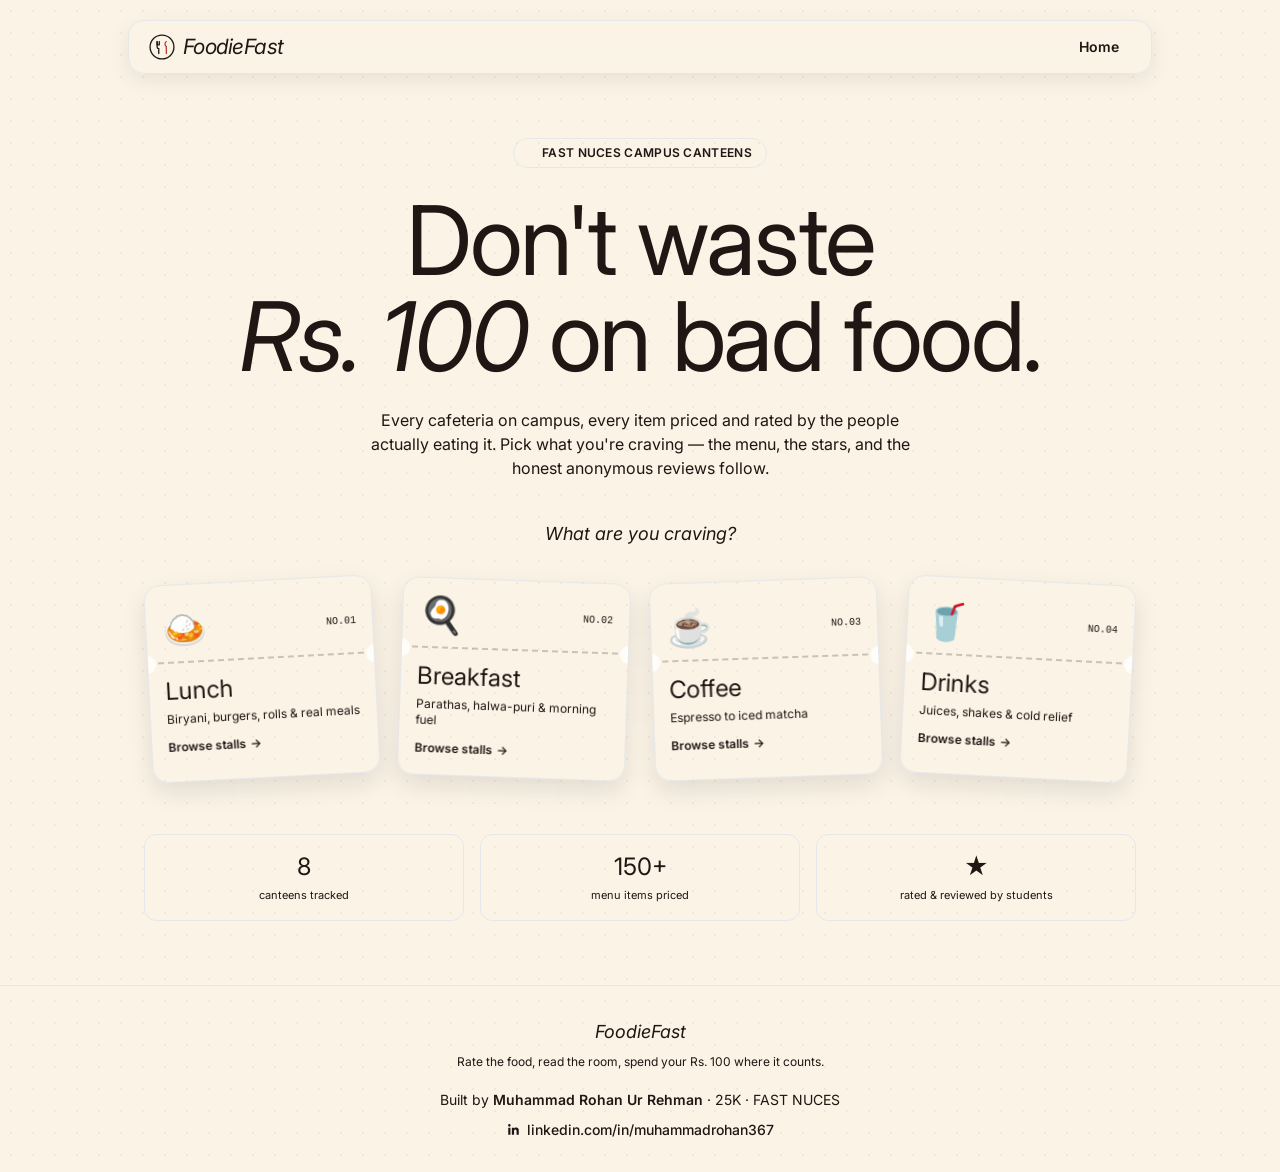
==== foodiefast.html @ 9ac85512 "Add files via upload" ====
<!DOCTYPE html>
<html lang="en">
<head>
<meta charset="UTF-8" />
<meta name="viewport" content="width=device-width, initial-scale=1.0" />
<title>FoodieFast — FAST NUCES Canteen Guide</title>
<link rel="preconnect" href="https://fonts.googleapis.com">
<link rel="preconnect" href="https://fonts.gstatic.com" crossorigin>
<link href="https://fonts.googleapis.com/css2?family=Fraunces:ital,opsz,wght@0,9..144,400;0,9..144,600;0,9..144,700;0,9..144,900;1,9..144,500;1,9..144,600&family=Inter:wght@400;500;600;700&family=JetBrains+Mono:wght@400;500;700&display=swap" rel="stylesheet">
<link rel="stylesheet" href="output.css">
<style>
  :root{
    --ink: #201613;
    --paper: #FAF3E6;
  }
  *{ -webkit-tap-highlight-color: transparent; }
  html{ scroll-behavior: smooth; }
  body{
    font-family: 'Inter', sans-serif;
    background: var(--paper);
    color: var(--ink);
    background-image:
      radial-gradient(rgba(32,22,19,0.05) 1px, transparent 1px);
    background-size: 22px 22px;
  }
  ::selection{ background: #E3A73E; color: #201613; }

  /* ---------- perforated ticket-stub motif ---------- */
  .perf{
    position: relative;
    border-top: 2px dashed rgba(32,22,19,0.22);
  }
  .perf::before, .perf::after{
    content:'';
    position:absolute; top:-9px;
    width:18px; height:18px; border-radius:9999px;
    background: var(--stub-bg, var(--paper));
  }
  .perf::before{ left:-10px; }
  .perf::after{ right:-10px; }

  /* torn zig-zag edge, used once on the hero receipt header */
  .torn-bottom{
    clip-path: polygon(
      0% 0%,100% 0%,100% 92%,
      93% 100%,86% 92%,79% 100%,72% 92%,65% 100%,58% 92%,51% 100%,
      44% 92%,37% 100%,30% 92%,23% 100%,16% 92%,9% 100%,2% 92%,0% 100%
    );
    padding-bottom: 22px;
  }

  .ticket{
    transform: rotate(var(--tilt, 0deg));
    transition: transform .35s cubic-bezier(.2,.8,.2,1), box-shadow .35s ease;
  }
  .ticket:hover{ transform: rotate(0deg) translateY(-4px); }

  @keyframes deal-in{
    from{ opacity:0; transform: translateY(28px) rotate(var(--tilt,0deg)) scale(.96); }
    to{ opacity:1; transform: translateY(0) rotate(var(--tilt,0deg)) scale(1); }
  }
  .deal-in{ animation: deal-in .6s cubic-bezier(.2,.8,.2,1) both; }

  @keyframes rise{
    from{ opacity:0; transform: translateY(14px); }
    to{ opacity:1; transform: translateY(0); }
  }
  .rise{ animation: rise .5s ease both; }

  @keyframes stamp-pop{
    0%{ transform: scale(1.6) rotate(-14deg); opacity:0; }
    60%{ transform: scale(0.94) rotate(-14deg); opacity:1; }
    100%{ transform: scale(1) rotate(-14deg); opacity:1; }
  }
  .stamp-pop{ animation: stamp-pop .35s cubic-bezier(.2,.8,.2,1) both; }

  .screen-enter{ animation: fade-slide .45s cubic-bezier(.2,.8,.2,1) both; }
  @keyframes fade-slide{
    from{ opacity:0; transform: translateY(10px); }
    to{ opacity:1; transform: translateY(0); }
  }

  @media (prefers-reduced-motion: reduce){
    *, *::before, *::after{ animation-duration: .001ms !important; transition-duration: .001ms !important; }
    .ticket:hover{ transform:none; }
  }

  .leader{
    flex: 1 1 auto;
    border-bottom: 1.5px dotted rgba(32,22,19,0.35);
    margin: 0 8px;
    transform: translateY(-4px);
  }

  .star-btn{ transition: transform .15s ease; }
  .star-btn:hover{ transform: scale(1.18); }
  .star-btn:focus-visible, a:focus-visible, button:focus-visible{
    outline: 2px solid var(--ink); outline-offset: 2px; border-radius: 4px;
  }

  .skel{
    background: linear-gradient(90deg, #EFE3CA 25%, #F6EDD9 37%, #EFE3CA 63%);
    background-size: 400% 100%;
    animation: skel-shine 1.4s ease infinite;
  }
  @keyframes skel-shine{ 0%{background-position:100% 0} 100%{background-position:0 0} }

  .corkline{
    background-image: repeating-linear-gradient(0deg, transparent, transparent 27px, rgba(32,22,19,0.06) 27px, rgba(32,22,19,0.06) 28px);
  }
</style>
</head>
<body class="min-h-screen">

<div id="nav-wrap" class="sticky top-0 z-30 px-3 pt-3 md:pt-5">
  <div class="max-w-5xl mx-auto flex items-center justify-between gap-3 bg-card/85 backdrop-blur-md border border-ink/10 rounded-2xl px-4 md:px-5 py-2.5 shadow-[0_6px_20px_rgba(32,22,19,0.08)]">
    <button id="brand-btn" class="flex items-center gap-2 group">
      <svg width="26" height="26" viewBox="0 0 48 48" fill="none" xmlns="http://www.w3.org/2000/svg">
        <circle cx="24" cy="24" r="22" stroke="#201613" stroke-width="2.4"/>
        <path d="M15 14v10a3 3 0 003 3v9" stroke="#201613" stroke-width="2.4" stroke-linecap="round"/>
        <path d="M15 14v6M19 14v6M15 20h4" stroke="#201613" stroke-width="2.4" stroke-linecap="round"/>
        <path d="M32 14c-3 2-3 6-1 8l1 1v13" stroke="#B33F2E" stroke-width="2.4" stroke-linecap="round" stroke-linejoin="round"/>
      </svg>
      <span class="font-display italic text-[19px] md:text-[21px] tracking-tight text-ink">FoodieFast</span>
    </button>
    <div id="breadcrumb" class="hidden sm:flex items-center gap-2 text-sm text-ink/60 font-medium"></div>
    <button id="home-btn" class="text-sm font-semibold text-ink/80 hover:text-ink transition px-3 py-1.5 rounded-lg hover:bg-ink/5">Home</button>
  </div>
</div>

<main id="app" class="max-w-5xl mx-auto px-3 md:px-4 pb-10"></main>

<footer class="mt-6 border-t border-ink/10">
  <div class="max-w-5xl mx-auto px-4 py-8 flex flex-col items-center text-center gap-2">
    <div class="font-display italic text-lg text-ink/80">FoodieFast</div>
    <p class="text-xs text-ink/50 max-w-sm">Rate the food, read the room, spend your Rs. 100 where it counts.</p>
    <div class="mt-3 text-sm text-ink/70">
      Built by <span class="font-semibold text-ink">Muhammad Rohan Ur Rehman</span> · 25K · FAST NUCES
    </div>
    <a href="https://www.linkedin.com/in/muhammadrohan367/" target="_blank" rel="noopener noreferrer"
       class="inline-flex items-center gap-1.5 text-sm font-medium text-saffrondark hover:text-chili transition mt-0.5">
      <svg width="15" height="15" viewBox="0 0 24 24" fill="currentColor"><path d="M20.45 20.45h-3.55v-5.57c0-1.33-.03-3.04-1.85-3.04-1.85 0-2.14 1.45-2.14 2.94v5.67H9.36V9h3.41v1.56h.05c.47-.9 1.63-1.85 3.36-1.85 3.6 0 4.27 2.37 4.27 5.45v6.29zM5.34 7.43a2.06 2.06 0 11.02-4.12 2.06 2.06 0 01-.02 4.12zM7.11 20.45H3.56V9h3.55v11.45z"/></svg>
      linkedin.com/in/muhammadrohan367
    </a>
  </div>
</footer>

<script>
/* =========================================================
   DATA
========================================================= */
const CATEGORIES = [
  { id:'lunch',     label:'Lunch',     tagline:'Biryani, burgers, rolls & real meals', icon:'🍛', tilt:-3 },
  { id:'breakfast', label:'Breakfast', tagline:'Parathas, halwa-puri & morning fuel',  icon:'🍳', tilt:2 },
  { id:'coffee',    label:'Coffee',    tagline:'Espresso to iced matcha',              icon:'☕', tilt:-2 },
  { id:'drinks',    label:'Drinks',    tagline:'Juices, shakes & cold relief',          icon:'🥤', tilt:3 },
];

function sec(items, title=null){ return { title, items }; }

const CAFES = [
  {
    id:'burger-corner', name:'Burger Corner', emoji:'🍔', location:'Behind CS Building',
    categories:['lunch'],
    payment:[{method:'EasyPaisa', title:'Muhammad Mohsin Khan', number:'0333-3040727'}],
    menu:[ sec([
      ['Shami Burger',100],['Egg Shami Burger',150],
      ['Chicken Patty Burger with Fries (Brand Pack)',200],
      ['Chicken Chapli Burger with Fries (Brand Pack)',220],
      ['Zinger Burger with Fries',300],['French Fries',100],
      ['Chicken Biryani',250],['Chicken Pulao',180],
    ])]
  },
  {
    id:'dadar-bbq', name:'Dadar B.B.Q Dera Point', emoji:'🌯', location:'Behind CS Building',
    categories:['lunch'],
    payment:[
      {method:'EasyPaisa', number:'0332-2274036'},
      {method:'JazzCash', number:'0315-2265432'},
      {method:'Askari Bank', number:'03470900000765'},
    ],
    menu:[ sec([
      ['Chicken Tikka Leg',320],['Tikka Seekh Botti (Per Plate)',450],
      ['Malai Botti Roll',140],['Chicken Mayo Roll',180],
      ['Chicken Chatni Roll',170],['Chicken Seekh Kebab Roll',180],
      ['Chicken Shawarma',140],['Zinger Roll',240],['Zinger Shawarma',250],
      ['Chicken Mayo Sandwich',140],['Special Tea',70],
    ])]
  },
  {
    id:'shawarma-bite', name:'Shawarma Bite', emoji:'🌯', location:'Beside Back Gate',
    categories:['lunch'],
    payment:[{method:'EasyPaisa / SadaPay / JazzCash', title:'Bashir Ahmed', number:'0321-2545983'}],
    menu:[ sec([
      ['Chicken Shawarma',170],['Macroni Shawarma',180],['Mayo Garlic Shawarma',200],
      ['Cheese Shawarma',220],['Vegetable Shawarma',150],['Zinger Shawarma',250],
      ['Zinger Cheese Shawarma',300],
    ])]
  },
  {
    id:'tasty-hut', name:'Tasty Hut', emoji:'🍟', location:'Beside EE Building',
    categories:['lunch'],
    payment:[{method:'JazzCash', title:'Ubaid Rasheed', number:'0342-2133768'}],
    menu:[
      sec([['Masala Fries','50 / 100'],['Loaded Fries',200],['Pizza Fries',320],['Pepro Fries',350],['Mayo Fries',150],['Krusty Fries',300]], 'Fries'),
      sec([['Shami Burger',100],['Krusty Burger + Fries',250],['Chicken Burger + Fries',180],['Anda Shami Burger',130],['Chapli Burger + Fries',180]], 'Burgers'),
      sec([['Chicken Chatni Roll',170],['Mayo Roll',180],['Krusty Roll',200],['Chicken Kathi Roll',200],['B.B.Q Roll',140],['Chicken Chatni Roll + Cheese',200],['Chicken Mayo Roll + Cheese',220],['B.B.Q Roll + Cheese',205],['Chicken Kathi Roll + Cheese',230],['Krusty Roll + Cheese',270]], 'Rolls'),
      sec([['Aloo Samosa',50],['Spring Roll',50],['Arabian Puff',80],['Cheese Spring Roll',100]], 'Snacks'),
      sec([['B.B.Q ×2 + 345ml Drink',390],['Mayo Roll ×2 + 345ml Drink',400],['Chicken Burger ×2 + 345ml Drink',400],['2 Zinger Burgers',500],['Chicken Biryani',250],['Chicken Pulao',250]], 'Deals'),
    ]
  },
  {
    id:'fast-juice-bar', name:'Fast Juice Bar', emoji:'🥤', location:'Beside Main Gate',
    categories:['drinks'],
    payment:[{method:'EasyPaisa / JazzCash / SadaPay / NayaPay / FirstPay', number:'0325-1386386'}],
    menu:[ sec([
      ['Fresh Lemonade',50],['Fresh Lemonade + 7Up',80],['Cold Coffee',180],['Hot Coffee (M)',150],
      ['Apple Juice',200],['Banana Milkshake',130],['Dates Milkshake',170],['Chiku Milkshake',150],
      ['Day Dream Milkshake',180],['Oreo Milkshake',180],['Doodh Soda',150],['Peach Drink',80],
      ['Lychee Drink',80],['Apple Drink',80],['Juice / Rooh Afza (Plain)',80],['Juice / Rooh Afza (Milk)',150],
      ['Fruit Chaat',150],['Creamy Fruit Chaat',200],
    ])]
  },
  {
    id:'nashta-spot', name:'Nashta Spot', emoji:'🫓', location:'Beside Back Gate',
    categories:['breakfast'],
    payment:[],
    menu:[
      sec([['Plain Paratha',60],['Aloo Paratha',120],['Cheese Paratha',180],['Nutella Paratha',180],['Egg Paratha',180]], 'Parathas'),
      sec([['Egg Omelette',60]], 'Nashta'),
      sec([['Chicken Biryani / Pulao',250],['Plain Pulao',220]], 'Biryani / Pulao'),
      sec([['Pakoras (Small Plate)',60],['Pakoras (Large Plate)',100]], 'Pakoras'),
      sec([['Regular Fries',70],['French Fries',150]], 'Fries'),
    ]
  },
  {
    id:'grind-coffee', name:'Grind Coffee Co.', emoji:'☕', location:'Main Cafeteria',
    categories:['coffee'],
    payment:[],
    menu:[
      sec([['Espresso',350],['Americano',380],['Latte',450],['Cappuccino',450]], 'Hot Classic'),
      sec([['French Vanilla',500],['Caramel',500],['Hazelnut',500],['Spanish',500],['Mocha',500]], 'Hot Lattes'),
      sec([['Iced Americano',400],['Iced Latte',500],['Iced Spanish Latte',550],['Iced French Vanilla Latte',550],['Iced Caramel Latte',550],['Iced Mocha Latte',550]], 'Iced Coffees'),
      sec([['French Vanilla Frappe',650],['Caramel Frappe',650],['Hazelnut Frappe',650],['Mocha Frappe',650],['Lotus Frappe',650]], 'Frappes'),
      sec([['Passion Fruit Iced Tea',400],['Peach Iced Tea',400]], 'Iced Teas'),
      sec([['Classic Matcha',700],['Blueberry Matcha',750],['Strawberry Matcha',750]], 'Matcha'),
      sec([['Mint Lemonade',250],['Blueberry Cooler',300],['Strawberry Cooler',300],['Raspberry Cooler',300]], 'Coolers'),
      sec([['Extra Espresso Shot',150]], 'Add-ons'),
    ]
  },
  {
    id:'ch-nazeer-ahmed', name:'Cafeteria Ch. Nazeer Ahmed', emoji:'🍛', location:'Main Cafeteria',
    categories:['breakfast','lunch'],
    payment:[{method:'EasyPaisa (IBAN)', number:'PK37TMFB0000000083728713'}],
    menu:[
      sec([
        ['Chicken Biryani / Pulao',250],['Plain Biryani / Pulao',125],['Daal Chawal',200],
        ['Singapuri Rice',350],['Vegetable Rice / Chinnies Rice',250],['Chicken Karahi',200],
        ['Halwa + 2 Puri + Gravy',120],['Egg Paratha / Bread Slice',150],['Daal Saalan',150],
        ['Zinger Burger with Fries',300],['Chicken Burger with Fries',200],['Shami Burger',150],
        ['Double Egg Shami Burger',225],['Chicken Sandwich',200],['Club Sandwich with Fries',350],
        ['Chicken Samosa',60],['Potato Samosa',40],['Vegetable Roll',60],
        ['French Fries (Single Plate)',100],['French Fries (Full Plate)',200],
        ['Uhood Patti Tea',70],['Green Tea',50],['Coffee',150],['Paratha',50],
      ], 'Self Service Menu'),
      sec([
        ['Chicken Roll',200],['Zinger Roll',250],['Chicken Mayo Roll',200],['Potato Paratha',150],
        ['Chicken Paratha',200],['Chicken Patties',100],['Vegetable Patties',80],
        ['Dahi Bhalla / Channa Chaat',100],['Pizza Sandwich',250],['Pizza Slice',250],
        ['Stick Botti',250],['Bottli Sandwich',250],
      ], 'Market Rate Items'),
    ]
  },
];

const catMeta = id => CATEGORIES.find(c=>c.id===id);
const cafeById = id => CAFES.find(c=>c.id===id);
function flatItems(cafe){
  const out = [];
  cafe.menu.forEach(section => section.items.forEach(it => out.push(it)));
  return out;
}
function itemKey(idx){ return String(idx); }

/* =========================================================
   STORAGE HELPERS  (window.storage — persistent, per docs)
========================================================= */
async function getJSON(key, shared, fallback){
  try{
    const r = await window.storage.get(key, shared);
    return r ? JSON.parse(r.value) : fallback;
  }catch(e){ return fallback; }
}
async function setJSON(key, shared, value){
  try{ return await window.storage.set(key, JSON.stringify(value), shared); }
  catch(e){ console.error('storage set failed', e); return null; }
}

async function loadRatings(cafeId){
  return await getJSON('ratings:'+cafeId, true, { sum:{}, count:{} });
}
async function loadComments(cafeId){
  return await getJSON('comments:'+cafeId, true, []);
}
async function loadMyVotes(cafeId){
  return await getJSON('myvotes:'+cafeId, false, {});
}

async function submitRating(cafeId, idx, stars){
  const key = 'ratings:'+cafeId;
  const data = await loadRatings(cafeId);
  const mv = await loadMyVotes(cafeId);
  const k = itemKey(idx);
  const prev = mv[k];
  if(prev){
    data.sum[k] = (data.sum[k]||0) - prev + stars;
  } else {
    data.sum[k] = (data.sum[k]||0) + stars;
    data.count[k] = (data.count[k]||0) + 1;
  }
  mv[k] = stars;
  await setJSON(key, true, data);
  await setJSON('myvotes:'+cafeId, false, mv);
  return { data, mv };
}

async function submitComment(cafeId, text){
  const key = 'comments:'+cafeId;
  const list = await loadComments(cafeId);
  list.unshift({ text, ts: Date.now() });
  await setJSON(key, true, list);
  return list;
}

/* =========================================================
   STATE + ROUTING
========================================================= */
const state = { screen:'home', category:null, cafeId:null };
const app = document.getElementById('app');
const breadcrumb = document.getElementById('breadcrumb');

document.getElementById('home-btn').addEventListener('click', ()=>go('home'));
document.getElementById('brand-btn').addEventListener('click', ()=>go('home'));

function go(screen, opts={}){
  state.screen = screen;
  if(opts.category !== undefined) state.category = opts.category;
  if(opts.cafeId !== undefined) state.cafeId = opts.cafeId;
  render();
  window.scrollTo({top:0, behavior:'smooth'});
}

function renderBreadcrumb(){
  if(state.screen==='home'){ breadcrumb.innerHTML=''; return; }
  let html = `<button data-nav="home" class="hover:text-ink transition">Home</button>`;
  if(state.category){
    const cm = catMeta(state.category);
    html += `<span class="text-ink/30">/</span><button data-nav="category" class="hover:text-ink transition">${cm.label}</button>`;
  }
  if(state.screen==='cafe' && state.cafeId){
    const cafe = cafeById(state.cafeId);
    html += `<span class="text-ink/30">/</span><span class="text-ink">${cafe.name}</span>`;
  }
  breadcrumb.innerHTML = html;
  breadcrumb.querySelectorAll('[data-nav]').forEach(b=>{
    b.addEventListener('click', ()=>{
      const target = b.dataset.nav;
      if(target==='home') go('home');
      if(target==='category') go('category', {category: state.category});
    });
  });
}

/* =========================================================
   RENDER: HOME
========================================================= */
function renderHome(){
  app.innerHTML = `
  <section class="screen-enter">
    <div class="pt-10 md:pt-16 pb-10 text-center">
      <div class="inline-flex items-center gap-2 rounded-full border border-ink/15 bg-card px-3.5 py-1.5 text-xs font-semibold tracking-wide text-ink/70 mb-6">
        <span class="w-1.5 h-1.5 rounded-full bg-chili"></span> FAST&nbsp;NUCES CAMPUS CANTEENS
      </div>
      <h1 class="font-display text-[13vw] leading-[0.9] sm:text-6xl md:text-7xl lg:text-8xl tracking-tight text-ink">
        Don't waste<br/><span class="italic text-saffrondark">Rs. 100</span> on bad food.
      </h1>
      <p class="mt-6 max-w-xl mx-auto text-sm md:text-base text-ink/65 leading-relaxed">
        Every cafeteria on campus, every item priced and rated by the people actually eating it.
        Pick what you're craving — the menu, the stars, and the honest anonymous reviews follow.
      </p>
    </div>

    <div class="mb-3 flex items-center gap-3 justify-center">
      <div class="h-px w-10 bg-ink/20"></div>
      <span class="font-display italic text-lg text-ink/70">What are you craving?</span>
      <div class="h-px w-10 bg-ink/20"></div>
    </div>

    <div id="cat-grid" class="grid grid-cols-2 md:grid-cols-4 gap-5 md:gap-6 mt-8 mb-6 px-1">
      ${CATEGORIES.map((c,i)=>`
        <button data-cat="${c.id}" style="--tilt:${c.tilt}deg; animation-delay:${i*90}ms"
          class="ticket deal-in text-left bg-card border border-ink/12 rounded-2xl shadow-[0_10px_24px_rgba(32,22,19,0.10)] overflow-hidden group">
          <div class="px-4 pt-4 pb-3 flex items-center justify-between">
            <span class="text-3xl md:text-4xl">${c.icon}</span>
            <span class="font-mono text-[10px] text-ink/40">NO.${String(i+1).padStart(2,'0')}</span>
          </div>
          <div class="perf" style="--stub-bg:#FFFDF9"></div>
          <div class="px-4 pt-3 pb-4">
            <div class="font-display text-xl md:text-2xl text-ink">${c.label}</div>
            <div class="text-[11px] md:text-xs text-ink/55 mt-1 leading-snug">${c.tagline}</div>
            <div class="mt-3 text-xs font-semibold text-saffrondark group-hover:text-chili transition inline-flex items-center gap-1">
              Browse stalls <span aria-hidden="true" class="transition group-hover:translate-x-0.5">→</span>
            </div>
          </div>
        </button>
      `).join('')}
    </div>

    <div class="mt-14 grid sm:grid-cols-3 gap-4">
      ${[
        ['8', 'canteens tracked'],
        ['150+', 'menu items priced'],
        ['★', 'rated & reviewed by students'],
      ].map(([n,l])=>`
        <div class="bg-card border border-ink/10 rounded-xl px-5 py-4 text-center">
          <div class="font-display text-2xl text-chili">${n}</div>
          <div class="text-[11px] text-ink/55 mt-1">${l}</div>
        </div>
      `).join('')}
    </div>
  </section>`;

  app.querySelectorAll('[data-cat]').forEach(btn=>{
    btn.addEventListener('click', ()=> go('category', {category: btn.dataset.cat, cafeId:null}));
  });
}

/* =========================================================
   RENDER: CATEGORY (list of cafeterias)
========================================================= */
function renderCategory(){
  const cm = catMeta(state.category);
  const cafes = CAFES.filter(c=>c.categories.includes(state.category));
  app.innerHTML = `
  <section class="screen-enter pt-8">
    <div class="flex items-center gap-3 mb-1">
      <span class="text-4xl">${cm.icon}</span>
      <div>
        <h2 class="font-display text-3xl md:text-4xl text-ink">${cm.label} stalls</h2>
        <p class="text-sm text-ink/55">${cafes.length} cafeteria${cafes.length>1?'s':''} serving ${cm.label.toLowerCase()} right now</p>
      </div>
    </div>

    <div class="grid sm:grid-cols-2 gap-5 mt-8">
      ${cafes.map((cafe,i)=>`
        <button data-cafe="${cafe.id}" style="animation-delay:${i*80}ms"
          class="rise text-left bg-card border border-ink/12 rounded-2xl p-5 shadow-[0_8px_20px_rgba(32,22,19,0.08)] hover:shadow-[0_12px_28px_rgba(32,22,19,0.14)] hover:-translate-y-0.5 transition">
          <div class="flex items-start justify-between gap-3">
            <div class="flex items-center gap-3">
              <span class="text-3xl">${cafe.emoji}</span>
              <div>
                <div class="font-display text-xl text-ink leading-tight">${cafe.name}</div>
                <div class="text-xs text-ink/50 mt-0.5">📍 ${cafe.location}</div>
              </div>
            </div>
            <span id="avg-badge-${cafe.id}" class="skel rounded-full w-14 h-6 shrink-0"></span>
          </div>
          <div class="mt-4 text-xs font-semibold text-saffrondark inline-flex items-center gap-1">
            View full menu <span aria-hidden="true">→</span>
          </div>
        </button>
      `).join('')}
    </div>
  </section>`;

  app.querySelectorAll('[data-cafe]').forEach(btn=>{
    btn.addEventListener('click', ()=> go('cafe', {cafeId: btn.dataset.cafe}));
  });

  cafes.forEach(async cafe=>{
    const data = await loadRatings(cafe.id);
    const items = flatItems(cafe);
    let sum=0, count=0;
    items.forEach((_,idx)=>{ sum += data.sum[itemKey(idx)]||0; count += data.count[itemKey(idx)]||0; });
    const avg = count ? (sum/count).toFixed(1) : null;
    const el = document.getElementById('avg-badge-'+cafe.id);
    if(!el) return;
    el.className = 'shrink-0 rounded-full px-2.5 py-1 text-xs font-mono font-semibold ' + (avg ? 'bg-saffron/25 text-saffrondark' : 'bg-ink/5 text-ink/35');
    el.textContent = avg ? `★ ${avg}` : 'unrated';
  });
}

/* =========================================================
   RENDER: CAFE DETAIL
========================================================= */
function renderCafe(){
  const cafe = cafeById(state.cafeId);
  const items = flatItems(cafe);

  app.innerHTML = `
  <section class="screen-enter pt-8">
    <div class="torn-bottom bg-ink text-paper rounded-t-2xl px-5 md:px-8 pt-7">
      <div class="flex items-start justify-between gap-4">
        <div>
          <div class="text-[11px] font-mono tracking-widest text-saffron/90 mb-1">ORDER TICKET</div>
          <h2 class="font-display text-3xl md:text-5xl leading-[0.95]">${cafe.emoji} ${cafe.name}</h2>
          <div class="text-sm text-paper/65 mt-2">📍 ${cafe.location}</div>
        </div>
        <div id="cafe-avg" class="skel rounded-xl w-20 h-14 shrink-0"></div>
      </div>
    </div>

    <div id="menu-container" class="bg-card border-x border-b border-ink/12 rounded-b-2xl px-5 md:px-8 pt-6 pb-8 -mt-px"></div>
  </section>`;

  buildMenuRows(cafe, items);
  buildPaymentAndComments(cafe);

  loadRatings(cafe.id).then(data=>{
    let sum=0,count=0;
    items.forEach((_,idx)=>{ sum += data.sum[itemKey(idx)]||0; count += data.count[itemKey(idx)]||0; });
    const avg = count ? (sum/count).toFixed(1) : '–';
    const el = document.getElementById('cafe-avg');
    if(el){
      el.className = 'shrink-0 rounded-xl bg-saffron/20 px-3 py-2 text-center';
      el.innerHTML = `<div class="font-display text-2xl text-saffron leading-none">${avg}</div><div class="text-[9px] font-mono text-paper/60 mt-0.5">${count} vote${count===1?'':'s'}</div>`;
    }
  });
}

function buildMenuRows(cafe, items){
  const container = document.getElementById('menu-container');
  if(!container) return;
  let globalIdx = 0;
  container.innerHTML = cafe.menu.map(section => {
    const rows = section.items.map(([name, price])=>{
      const idx = globalIdx++;
      const priceLabel = typeof price === 'number' ? `Rs. ${price}` : `Rs. ${price}`;
      return `
      <div class="py-3 flex items-center gap-2" data-row="${idx}">
        <div class="text-sm md:text-[15px] text-ink/90">${name}</div>
        <div class="leader"></div>
        <div class="font-mono text-sm text-ink/70 shrink-0">${priceLabel}</div>
      </div>
      <div class="pb-3 -mt-2 flex items-center justify-between flex-wrap gap-y-1" data-rating-row="${idx}">
        <div class="flex items-center gap-0.5" data-stars="${idx}">
          ${[1,2,3,4,5].map(s=>`
            <button data-star="${s}" data-idx="${idx}" aria-label="Rate ${s} star"
              class="star-btn text-lg leading-none text-ink/20">★</button>
          `).join('')}
        </div>
        <div class="font-mono text-[11px] text-ink/45" data-avg="${idx}">no ratings yet</div>
      </div>`;
    }).join('<div class="border-t border-ink/8"></div>');
    return `<div class="mb-7">
      ${section.title ? `<div class="font-display italic text-lg text-chili mb-2">${section.title}</div>` : ''}
      <div>${rows}</div>
    </div>`;
  }).join('');

  container.querySelectorAll('[data-star]').forEach(btn=>{
    btn.addEventListener('click', async ()=>{
      const idx = Number(btn.dataset.idx);
      const stars = Number(btn.dataset.star);
      const { data, mv } = await submitRating(cafe.id, idx, stars);
      paintStars(container, idx, data, mv);
      const row = container.querySelector(`[data-stars="${idx}"]`);
      row.classList.add('stamp-pop');
      setTimeout(()=>row.classList.remove('stamp-pop'), 400);
    });
  });

  loadRatings(cafe.id).then(async data=>{
    const mv = await loadMyVotes(cafe.id);
    items.forEach((_,idx)=> paintStars(container, idx, data, mv));
  });
}

function paintStars(container, idx, data, mv){
  const k = String(idx);
  const myVote = mv[k] || 0;
  const count = data.count[k] || 0;
  const sum = data.sum[k] || 0;
  const avg = count ? (sum/count).toFixed(1) : null;
  const wrap = container.querySelector(`[data-stars="${idx}"]`);
  if(wrap){
    wrap.querySelectorAll('[data-star]').forEach(b=>{
      const filled = Number(b.dataset.star) <= myVote;
      b.classList.toggle('text-saffrondark', filled);
      b.classList.toggle('text-ink/20', !filled);
    });
  }
  const avgEl = container.querySelector(`[data-avg="${idx}"]`);
  if(avgEl){
    avgEl.textContent = avg ? `★ ${avg} avg · ${count} vote${count===1?'':'s'}${myVote?' · you rated '+myVote:''}` : (myVote ? `you rated ${myVote} ★` : 'no ratings yet');
  }
}

function buildPaymentAndComments(cafe){
  const wrap = document.createElement('div');
  wrap.className = 'mt-6 grid md:grid-cols-2 gap-5';
  wrap.innerHTML = `
    <div class="bg-papersoft border border-ink/10 rounded-2xl p-5">
      <div class="font-display italic text-lg text-ink mb-3">Pay via</div>
      ${cafe.payment.length ? cafe.payment.map(p=>`
        <div class="text-sm mb-2.5 pb-2.5 border-b border-ink/8 last:border-0 last:mb-0 last:pb-0">
          <div class="font-semibold text-ink/85">${p.method}</div>
          ${p.title ? `<div class="text-ink/55 text-xs">${p.title}</div>` : ''}
          ${p.number ? `<div class="font-mono text-xs text-ink/70 mt-0.5">${p.number}</div>` : ''}
        </div>
      `).join('') : `<div class="text-sm text-ink/50">Cash on the counter — no digital payment listed for this stall.</div>`}
    </div>

    <div class="bg-papersoft border border-ink/10 rounded-2xl p-5 corkline">
      <div class="font-display italic text-lg text-ink mb-3">Anonymous reviews</div>
      <form id="comment-form" class="flex gap-2 mb-4">
        <input id="comment-input" type="text" maxlength="220" placeholder="How was it? (posted anonymously)"
          class="flex-1 bg-card border border-ink/15 rounded-lg px-3 py-2 text-sm outline-none focus:border-saffrondark transition" />
        <button type="submit" class="bg-ink text-paper text-sm font-semibold px-4 rounded-lg hover:bg-chili transition">Post</button>
      </form>
      <div id="comment-list" class="space-y-2.5 max-h-72 overflow-y-auto pr-1">
        <div class="skel h-10 rounded-lg"></div>
        <div class="skel h-10 rounded-lg"></div>
      </div>
    </div>
  `;
  app.querySelector('section').appendChild(wrap);

  const form = wrap.querySelector('#comment-form');
  const input = wrap.querySelector('#comment-input');
  const list = wrap.querySelector('#comment-list');

  function paintComments(items){
    list.innerHTML = items.length ? items.map((c,i)=>`
      <div class="rise bg-card border border-ink/10 rounded-lg px-3 py-2.5 text-sm text-ink/80 shadow-sm" style="animation-delay:${Math.min(i,6)*40}ms">
        <span class="font-mono text-[10px] text-ink/35 block mb-0.5">Anonymous · ${new Date(c.ts).toLocaleDateString('en-GB',{day:'numeric',month:'short'})}</span>
        ${escapeHTML(c.text)}
      </div>
    `).join('') : `<div class="text-sm text-ink/45 italic">No reviews yet — be the first to say something.</div>`;
  }

  loadComments(cafe.id).then(paintComments);

  form.addEventListener('submit', async e=>{
    e.preventDefault();
    const text = input.value.trim();
    if(!text) return;
    input.disabled = true;
    const list_ = await submitComment(cafe.id, text);
    input.disabled = false;
    input.value = '';
    paintComments(list_);
  });
}

function escapeHTML(str){
  const d = document.createElement('div');
  d.textContent = str;
  return d.innerHTML;
}

/* =========================================================
   MAIN RENDER SWITCH
========================================================= */
function render(){
  renderBreadcrumb();
  if(state.screen==='home') return renderHome();
  if(state.screen==='category') return renderCategory();
  if(state.screen==='cafe') return renderCafe();
}

render();
</script>
</body>
</html>
---- output.css ----
*,:after,:before{--tw-border-spacing-x:0;--tw-border-spacing-y:0;--tw-translate-x:0;--tw-translate-y:0;--tw-rotate:0;--tw-skew-x:0;--tw-skew-y:0;--tw-scale-x:1;--tw-scale-y:1;--tw-pan-x: ;--tw-pan-y: ;--tw-pinch-zoom: ;--tw-scroll-snap-strictness:proximity;--tw-gradient-from-position: ;--tw-gradient-via-position: ;--tw-gradient-to-position: ;--tw-ordinal: ;--tw-slashed-zero: ;--tw-numeric-figure: ;--tw-numeric-spacing: ;--tw-numeric-fraction: ;--tw-ring-inset: ;--tw-ring-offset-width:0px;--tw-ring-offset-color:#fff;--tw-ring-color:rgba(59,130,246,.5);--tw-ring-offset-shadow:0 0 #0000;--tw-ring-shadow:0 0 #0000;--tw-shadow:0 0 #0000;--tw-shadow-colored:0 0 #0000;--tw-blur: ;--tw-brightness: ;--tw-contrast: ;--tw-grayscale: ;--tw-hue-rotate: ;--tw-invert: ;--tw-saturate: ;--tw-sepia: ;--tw-drop-shadow: ;--tw-backdrop-blur: ;--tw-backdrop-brightness: ;--tw-backdrop-contrast: ;--tw-backdrop-grayscale: ;--tw-backdrop-hue-rotate: ;--tw-backdrop-invert: ;--tw-backdrop-opacity: ;--tw-backdrop-saturate: ;--tw-backdrop-sepia: ;--tw-contain-size: ;--tw-contain-layout: ;--tw-contain-paint: ;--tw-contain-style: }::backdrop{--tw-border-spacing-x:0;--tw-border-spacing-y:0;--tw-translate-x:0;--tw-translate-y:0;--tw-rotate:0;--tw-skew-x:0;--tw-skew-y:0;--tw-scale-x:1;--tw-scale-y:1;--tw-pan-x: ;--tw-pan-y: ;--tw-pinch-zoom: ;--tw-scroll-snap-strictness:proximity;--tw-gradient-from-position: ;--tw-gradient-via-position: ;--tw-gradient-to-position: ;--tw-ordinal: ;--tw-slashed-zero: ;--tw-numeric-figure: ;--tw-numeric-spacing: ;--tw-numeric-fraction: ;--tw-ring-inset: ;--tw-ring-offset-width:0px;--tw-ring-offset-color:#fff;--tw-ring-color:rgba(59,130,246,.5);--tw-ring-offset-shadow:0 0 #0000;--tw-ring-shadow:0 0 #0000;--tw-shadow:0 0 #0000;--tw-shadow-colored:0 0 #0000;--tw-blur: ;--tw-brightness: ;--tw-contrast: ;--tw-grayscale: ;--tw-hue-rotate: ;--tw-invert: ;--tw-saturate: ;--tw-sepia: ;--tw-drop-shadow: ;--tw-backdrop-blur: ;--tw-backdrop-brightness: ;--tw-backdrop-contrast: ;--tw-backdrop-grayscale: ;--tw-backdrop-hue-rotate: ;--tw-backdrop-invert: ;--tw-backdrop-opacity: ;--tw-backdrop-saturate: ;--tw-backdrop-sepia: ;--tw-contain-size: ;--tw-contain-layout: ;--tw-contain-paint: ;--tw-contain-style: }/*! tailwindcss v3.4.19 | MIT License | https://tailwindcss.com*/*,:after,:before{box-sizing:border-box;border:0 solid #e5e7eb}:after,:before{--tw-content:""}:host,html{line-height:1.5;-webkit-text-size-adjust:100%;-moz-tab-size:4;-o-tab-size:4;tab-size:4;font-family:ui-sans-serif,system-ui,sans-serif,Apple Color Emoji,Segoe UI Emoji,Segoe UI Symbol,Noto Color Emoji;font-feature-settings:normal;font-variation-settings:normal;-webkit-tap-highlight-color:transparent}body{margin:0;line-height:inherit}hr{height:0;color:inherit;border-top-width:1px}abbr:where([title]){-webkit-text-decoration:underline dotted;text-decoration:underline dotted}h1,h2,h3,h4,h5,h6{font-size:inherit;font-weight:inherit}a{color:inherit;text-decoration:inherit}b,strong{font-weight:bolder}code,kbd,pre,samp{font-family:ui-monospace,SFMono-Regular,Menlo,Monaco,Consolas,Liberation Mono,Courier New,monospace;font-feature-settings:normal;font-variation-settings:normal;font-size:1em}small{font-size:80%}sub,sup{font-size:75%;line-height:0;position:relative;vertical-align:baseline}sub{bottom:-.25em}sup{top:-.5em}table{text-indent:0;border-color:inherit;border-collapse:collapse}button,input,optgroup,select,textarea{font-family:inherit;font-feature-settings:inherit;font-variation-settings:inherit;font-size:100%;font-weight:inherit;line-height:inherit;letter-spacing:inherit;color:inherit;margin:0;padding:0}button,select{text-transform:none}button,input:where([type=button]),input:where([type=reset]),input:where([type=submit]){-webkit-appearance:button;background-color:transparent;background-image:none}:-moz-focusring{outline:auto}:-moz-ui-invalid{box-shadow:none}progress{vertical-align:baseline}::-webkit-inner-spin-button,::-webkit-outer-spin-button{height:auto}[type=search]{-webkit-appearance:textfield;outline-offset:-2px}::-webkit-search-decoration{-webkit-appearance:none}::-webkit-file-upload-button{-webkit-appearance:button;font:inherit}summary{display:list-item}blockquote,dd,dl,figure,h1,h2,h3,h4,h5,h6,hr,p,pre{margin:0}fieldset{margin:0}fieldset,legend{padding:0}menu,ol,ul{list-style:none;margin:0;padding:0}dialog{padding:0}textarea{resize:vertical}input::-moz-placeholder,textarea::-moz-placeholder{opacity:1;color:#9ca3af}input::placeholder,textarea::placeholder{opacity:1;color:#9ca3af}[role=button],button{cursor:pointer}:disabled{cursor:default}audio,canvas,embed,iframe,img,object,svg,video{display:block;vertical-align:middle}img,video{max-width:100%;height:auto}[hidden]:where(:not([hidden=until-found])){display:none}.\!container{width:100%!important}.container{width:100%}@media (min-width:640px){.\!container{max-width:640px!important}.container{max-width:640px}}@media (min-width:768px){.\!container{max-width:768px!important}.container{max-width:768px}}@media (min-width:1024px){.\!container{max-width:1024px!important}.container{max-width:1024px}}@media (min-width:1280px){.\!container{max-width:1280px!important}.container{max-width:1280px}}@media (min-width:1536px){.\!container{max-width:1536px!important}.container{max-width:1536px}}.sticky{position:sticky}.top-0{top:0}.z-30{z-index:30}.mx-auto{margin-left:auto;margin-right:auto}.-mt-2{margin-top:-.5rem}.-mt-px{margin-top:-1px}.mb-0\.5{margin-bottom:.125rem}.mb-1{margin-bottom:.25rem}.mb-2{margin-bottom:.5rem}.mb-2\.5{margin-bottom:.625rem}.mb-3{margin-bottom:.75rem}.mb-4{margin-bottom:1rem}.mb-6{margin-bottom:1.5rem}.mb-7{margin-bottom:1.75rem}.mt-0\.5{margin-top:.125rem}.mt-1{margin-top:.25rem}.mt-14{margin-top:3.5rem}.mt-2{margin-top:.5rem}.mt-3{margin-top:.75rem}.mt-4{margin-top:1rem}.mt-6{margin-top:1.5rem}.mt-8{margin-top:2rem}.block{display:block}.flex{display:flex}.inline-flex{display:inline-flex}.grid{display:grid}.hidden{display:none}.h-1\.5{height:.375rem}.h-10{height:2.5rem}.h-14{height:3.5rem}.h-6{height:1.5rem}.h-px{height:1px}.max-h-72{max-height:18rem}.min-h-screen{min-height:100vh}.w-1\.5{width:.375rem}.w-10{width:2.5rem}.w-14{width:3.5rem}.w-20{width:5rem}.max-w-5xl{max-width:64rem}.max-w-sm{max-width:24rem}.max-w-xl{max-width:36rem}.flex-1{flex:1 1 0%}.shrink-0{flex-shrink:0}.grid-cols-2{grid-template-columns:repeat(2,minmax(0,1fr))}.flex-col{flex-direction:column}.flex-wrap{flex-wrap:wrap}.items-start{align-items:flex-start}.items-center{align-items:center}.justify-center{justify-content:center}.justify-between{justify-content:space-between}.gap-0\.5{gap:.125rem}.gap-1{gap:.25rem}.gap-1\.5{gap:.375rem}.gap-2{gap:.5rem}.gap-3{gap:.75rem}.gap-4{gap:1rem}.gap-5{gap:1.25rem}.gap-y-1{row-gap:.25rem}.space-y-2\.5>:not([hidden])~:not([hidden]){--tw-space-y-reverse:0;margin-top:calc(.625rem*(1 - var(--tw-space-y-reverse)));margin-bottom:calc(.625rem*var(--tw-space-y-reverse))}.overflow-hidden{overflow:hidden}.overflow-y-auto{overflow-y:auto}.rounded-2xl{border-radius:1rem}.rounded-full{border-radius:9999px}.rounded-lg{border-radius:.5rem}.rounded-xl{border-radius:.75rem}.rounded-b-2xl{border-bottom-right-radius:1rem;border-bottom-left-radius:1rem}.rounded-t-2xl{border-top-left-radius:1rem;border-top-right-radius:1rem}.border{border-width:1px}.border-x{border-left-width:1px;border-right-width:1px}.border-b{border-bottom-width:1px}.border-t{border-top-width:1px}.p-5{padding:1.25rem}.px-1{padding-left:.25rem;padding-right:.25rem}.px-2\.5{padding-left:.625rem;padding-right:.625rem}.px-3{padding-left:.75rem;padding-right:.75rem}.px-3\.5{padding-left:.875rem;padding-right:.875rem}.px-4{padding-left:1rem;padding-right:1rem}.px-5{padding-left:1.25rem;padding-right:1.25rem}.py-1{padding-top:.25rem;padding-bottom:.25rem}.py-1\.5{padding-top:.375rem;padding-bottom:.375rem}.py-2{padding-top:.5rem;padding-bottom:.5rem}.py-2\.5{padding-top:.625rem;padding-bottom:.625rem}.py-3{padding-top:.75rem;padding-bottom:.75rem}.py-4{padding-top:1rem;padding-bottom:1rem}.py-8{padding-top:2rem;padding-bottom:2rem}.pb-10{padding-bottom:2.5rem}.pb-2\.5{padding-bottom:.625rem}.pb-3{padding-bottom:.75rem}.pb-4{padding-bottom:1rem}.pb-8{padding-bottom:2rem}.pr-1{padding-right:.25rem}.pt-10{padding-top:2.5rem}.pt-3{padding-top:.75rem}.pt-4{padding-top:1rem}.pt-6{padding-top:1.5rem}.pt-7{padding-top:1.75rem}.pt-8{padding-top:2rem}.text-left{text-align:left}.text-center{text-align:center}.font-mono{font-family:ui-monospace,SFMono-Regular,Menlo,Monaco,Consolas,Liberation Mono,Courier New,monospace}.text-2xl{font-size:1.5rem;line-height:2rem}.text-3xl{font-size:1.875rem;line-height:2.25rem}.text-4xl{font-size:2.25rem;line-height:2.5rem}.text-\[10px\]{font-size:10px}.text-\[11px\]{font-size:11px}.text-\[13vw\]{font-size:13vw}.text-\[19px\]{font-size:19px}.text-\[9px\]{font-size:9px}.text-lg{font-size:1.125rem;line-height:1.75rem}.text-sm{font-size:.875rem;line-height:1.25rem}.text-xl{font-size:1.25rem;line-height:1.75rem}.text-xs{font-size:.75rem;line-height:1rem}.font-medium{font-weight:500}.font-semibold{font-weight:600}.italic{font-style:italic}.leading-\[0\.95\]{line-height:.95}.leading-\[0\.9\]{line-height:.9}.leading-none{line-height:1}.leading-relaxed{line-height:1.625}.leading-snug{line-height:1.375}.leading-tight{line-height:1.25}.tracking-tight{letter-spacing:-.025em}.tracking-wide{letter-spacing:.025em}.tracking-widest{letter-spacing:.1em}.shadow-\[0_10px_24px_rgba\(32\2c 22\2c 19\2c 0\.10\)\]{--tw-shadow:0 10px 24px rgba(32,22,19,.1);--tw-shadow-colored:0 10px 24px var(--tw-shadow-color);box-shadow:var(--tw-ring-offset-shadow,0 0 #0000),var(--tw-ring-shadow,0 0 #0000),var(--tw-shadow)}.shadow-\[0_6px_20px_rgba\(32\2c 22\2c 19\2c 0\.08\)\]{--tw-shadow:0 6px 20px rgba(32,22,19,.08);--tw-shadow-colored:0 6px 20px var(--tw-shadow-color);box-shadow:var(--tw-ring-offset-shadow,0 0 #0000),var(--tw-ring-shadow,0 0 #0000),var(--tw-shadow)}.shadow-\[0_8px_20px_rgba\(32\2c 22\2c 19\2c 0\.08\)\]{--tw-shadow:0 8px 20px rgba(32,22,19,.08);--tw-shadow-colored:0 8px 20px var(--tw-shadow-color)}.shadow-\[0_8px_20px_rgba\(32\2c 22\2c 19\2c 0\.08\)\],.shadow-sm{box-shadow:var(--tw-ring-offset-shadow,0 0 #0000),var(--tw-ring-shadow,0 0 #0000),var(--tw-shadow)}.shadow-sm{--tw-shadow:0 1px 2px 0 rgba(0,0,0,.05);--tw-shadow-colored:0 1px 2px 0 var(--tw-shadow-color)}.outline-none{outline:2px solid transparent;outline-offset:2px}.filter{filter:var(--tw-blur) var(--tw-brightness) var(--tw-contrast) var(--tw-grayscale) var(--tw-hue-rotate) var(--tw-invert) var(--tw-saturate) var(--tw-sepia) var(--tw-drop-shadow)}.backdrop-blur-md{--tw-backdrop-blur:blur(12px);-webkit-backdrop-filter:var(--tw-backdrop-blur) var(--tw-backdrop-brightness) var(--tw-backdrop-contrast) var(--tw-backdrop-grayscale) var(--tw-backdrop-hue-rotate) var(--tw-backdrop-invert) var(--tw-backdrop-opacity) var(--tw-backdrop-saturate) var(--tw-backdrop-sepia);backdrop-filter:var(--tw-backdrop-blur) var(--tw-backdrop-brightness) var(--tw-backdrop-contrast) var(--tw-backdrop-grayscale) var(--tw-backdrop-hue-rotate) var(--tw-backdrop-invert) var(--tw-backdrop-opacity) var(--tw-backdrop-saturate) var(--tw-backdrop-sepia)}.transition{transition-property:color,background-color,border-color,text-decoration-color,fill,stroke,opacity,box-shadow,transform,filter,-webkit-backdrop-filter;transition-property:color,background-color,border-color,text-decoration-color,fill,stroke,opacity,box-shadow,transform,filter,backdrop-filter;transition-property:color,background-color,border-color,text-decoration-color,fill,stroke,opacity,box-shadow,transform,filter,backdrop-filter,-webkit-backdrop-filter;transition-timing-function:cubic-bezier(.4,0,.2,1);transition-duration:.15s}.last\:mb-0:last-child{margin-bottom:0}.last\:border-0:last-child{border-width:0}.last\:pb-0:last-child{padding-bottom:0}.hover\:-translate-y-0\.5:hover{--tw-translate-y:-0.125rem;transform:translate(var(--tw-translate-x),var(--tw-translate-y)) rotate(var(--tw-rotate)) skewX(var(--tw-skew-x)) skewY(var(--tw-skew-y)) scaleX(var(--tw-scale-x)) scaleY(var(--tw-scale-y))}.hover\:shadow-\[0_12px_28px_rgba\(32\2c 22\2c 19\2c 0\.14\)\]:hover{--tw-shadow:0 12px 28px rgba(32,22,19,.14);--tw-shadow-colored:0 12px 28px var(--tw-shadow-color);box-shadow:var(--tw-ring-offset-shadow,0 0 #0000),var(--tw-ring-shadow,0 0 #0000),var(--tw-shadow)}.group:hover .group-hover\:translate-x-0\.5{--tw-translate-x:0.125rem;transform:translate(var(--tw-translate-x),var(--tw-translate-y)) rotate(var(--tw-rotate)) skewX(var(--tw-skew-x)) skewY(var(--tw-skew-y)) scaleX(var(--tw-scale-x)) scaleY(var(--tw-scale-y))}@media (min-width:640px){.sm\:flex{display:flex}.sm\:grid-cols-2{grid-template-columns:repeat(2,minmax(0,1fr))}.sm\:grid-cols-3{grid-template-columns:repeat(3,minmax(0,1fr))}.sm\:text-6xl{font-size:3.75rem;line-height:1}}@media (min-width:768px){.md\:grid-cols-2{grid-template-columns:repeat(2,minmax(0,1fr))}.md\:grid-cols-4{grid-template-columns:repeat(4,minmax(0,1fr))}.md\:gap-6{gap:1.5rem}.md\:px-4{padding-left:1rem;padding-right:1rem}.md\:px-5{padding-left:1.25rem;padding-right:1.25rem}.md\:px-8{padding-left:2rem;padding-right:2rem}.md\:pt-16{padding-top:4rem}.md\:pt-5{padding-top:1.25rem}.md\:text-2xl{font-size:1.5rem;line-height:2rem}.md\:text-4xl{font-size:2.25rem;line-height:2.5rem}.md\:text-5xl{font-size:3rem;line-height:1}.md\:text-7xl{font-size:4.5rem;line-height:1}.md\:text-\[15px\]{font-size:15px}.md\:text-\[21px\]{font-size:21px}.md\:text-base{font-size:1rem;line-height:1.5rem}.md\:text-xs{font-size:.75rem;line-height:1rem}}@media (min-width:1024px){.lg\:text-8xl{font-size:6rem;line-height:1}}
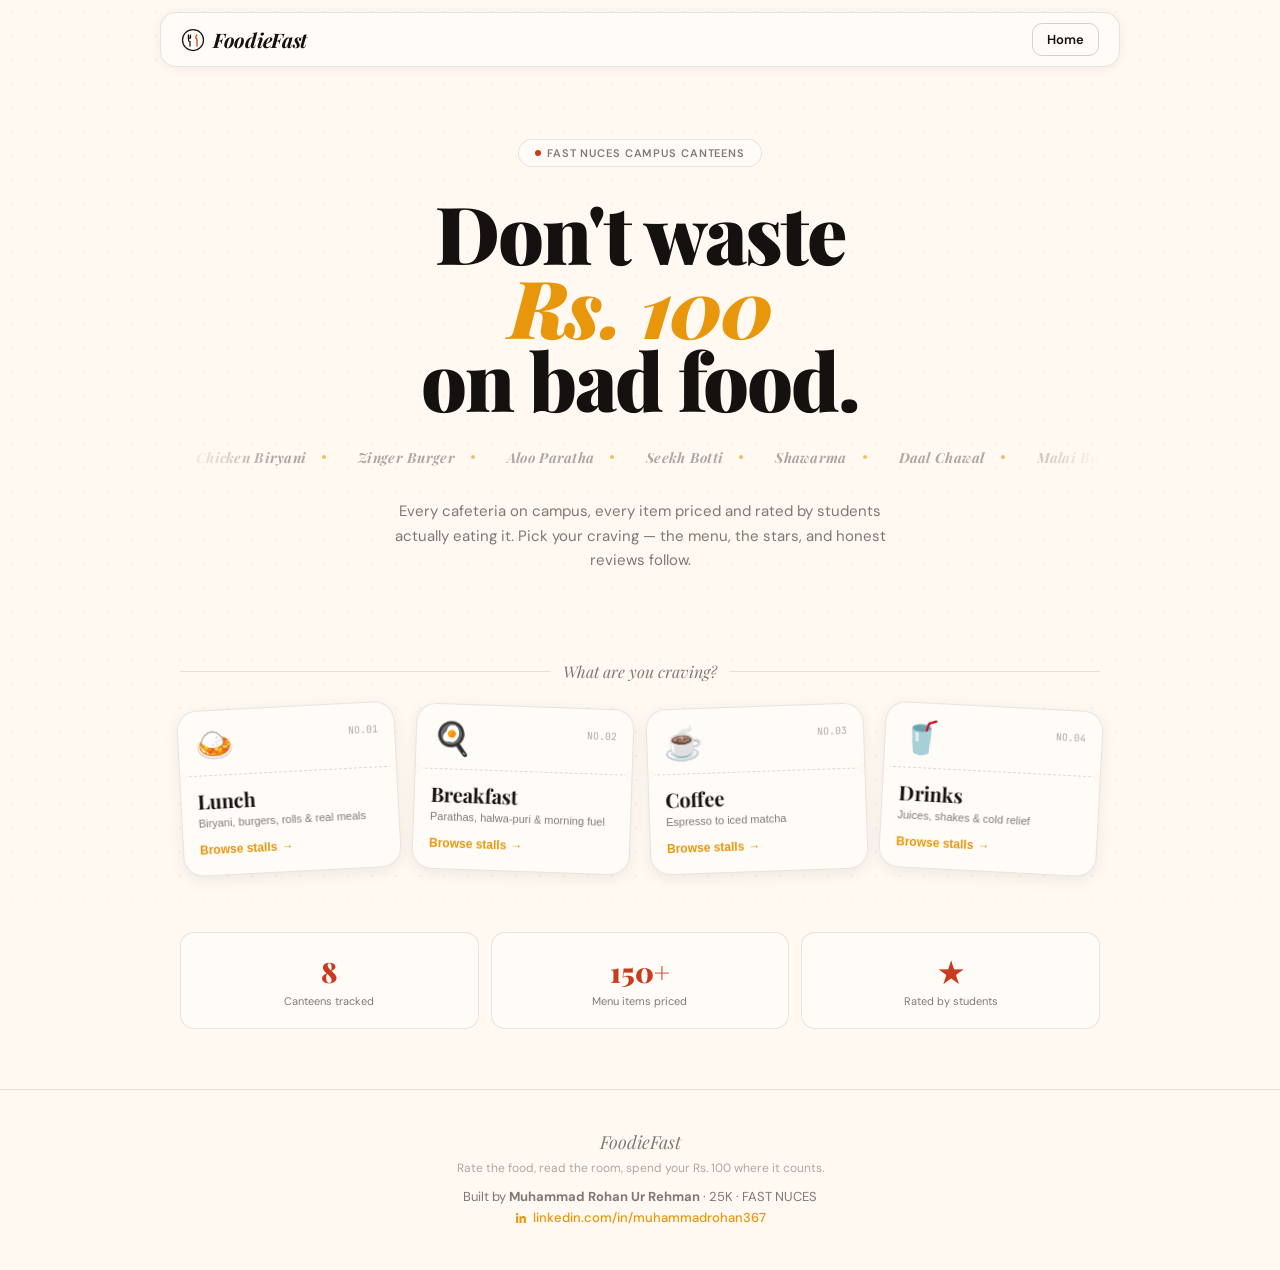
==== commit ee26b229: "Add files via upload" ====
--- a/foodiefast.html
+++ b/foodiefast.html
@@ -1,159 +1,797 @@
 <!DOCTYPE html>
 <html lang="en">
 <head>
-<meta charset="UTF-8" />
-<meta name="viewport" content="width=device-width, initial-scale=1.0" />
+<meta charset="UTF-8"/>
+<meta name="viewport" content="width=device-width, initial-scale=1.0"/>
 <title>FoodieFast — FAST NUCES Canteen Guide</title>
 <link rel="preconnect" href="https://fonts.googleapis.com">
 <link rel="preconnect" href="https://fonts.gstatic.com" crossorigin>
-<link href="https://fonts.googleapis.com/css2?family=Fraunces:ital,opsz,wght@0,9..144,400;0,9..144,600;0,9..144,700;0,9..144,900;1,9..144,500;1,9..144,600&family=Inter:wght@400;500;600;700&family=JetBrains+Mono:wght@400;500;700&display=swap" rel="stylesheet">
-<link rel="stylesheet" href="output.css">
+<link href="https://fonts.googleapis.com/css2?family=Playfair+Display:ital,wght@0,700;0,900;1,700;1,900&family=DM+Sans:wght@300;400;500;600&family=JetBrains+Mono:wght@400;500;600&display=swap" rel="stylesheet">
 <style>
-  :root{
-    --ink: #201613;
-    --paper: #FAF3E6;
-  }
-  *{ -webkit-tap-highlight-color: transparent; }
-  html{ scroll-behavior: smooth; }
-  body{
-    font-family: 'Inter', sans-serif;
-    background: var(--paper);
-    color: var(--ink);
-    background-image:
-      radial-gradient(rgba(32,22,19,0.05) 1px, transparent 1px);
-    background-size: 22px 22px;
-  }
-  ::selection{ background: #E3A73E; color: #201613; }
-
-  /* ---------- perforated ticket-stub motif ---------- */
-  .perf{
-    position: relative;
-    border-top: 2px dashed rgba(32,22,19,0.22);
-  }
-  .perf::before, .perf::after{
-    content:'';
-    position:absolute; top:-9px;
-    width:18px; height:18px; border-radius:9999px;
-    background: var(--stub-bg, var(--paper));
-  }
-  .perf::before{ left:-10px; }
-  .perf::after{ right:-10px; }
-
-  /* torn zig-zag edge, used once on the hero receipt header */
-  .torn-bottom{
-    clip-path: polygon(
-      0% 0%,100% 0%,100% 92%,
-      93% 100%,86% 92%,79% 100%,72% 92%,65% 100%,58% 92%,51% 100%,
-      44% 92%,37% 100%,30% 92%,23% 100%,16% 92%,9% 100%,2% 92%,0% 100%
-    );
-    padding-bottom: 22px;
-  }
-
-  .ticket{
-    transform: rotate(var(--tilt, 0deg));
-    transition: transform .35s cubic-bezier(.2,.8,.2,1), box-shadow .35s ease;
-  }
-  .ticket:hover{ transform: rotate(0deg) translateY(-4px); }
-
-  @keyframes deal-in{
-    from{ opacity:0; transform: translateY(28px) rotate(var(--tilt,0deg)) scale(.96); }
-    to{ opacity:1; transform: translateY(0) rotate(var(--tilt,0deg)) scale(1); }
-  }
-  .deal-in{ animation: deal-in .6s cubic-bezier(.2,.8,.2,1) both; }
-
-  @keyframes rise{
-    from{ opacity:0; transform: translateY(14px); }
-    to{ opacity:1; transform: translateY(0); }
-  }
-  .rise{ animation: rise .5s ease both; }
-
-  @keyframes stamp-pop{
-    0%{ transform: scale(1.6) rotate(-14deg); opacity:0; }
-    60%{ transform: scale(0.94) rotate(-14deg); opacity:1; }
-    100%{ transform: scale(1) rotate(-14deg); opacity:1; }
-  }
-  .stamp-pop{ animation: stamp-pop .35s cubic-bezier(.2,.8,.2,1) both; }
-
-  .screen-enter{ animation: fade-slide .45s cubic-bezier(.2,.8,.2,1) both; }
-  @keyframes fade-slide{
-    from{ opacity:0; transform: translateY(10px); }
-    to{ opacity:1; transform: translateY(0); }
-  }
-
-  @media (prefers-reduced-motion: reduce){
-    *, *::before, *::after{ animation-duration: .001ms !important; transition-duration: .001ms !important; }
-    .ticket:hover{ transform:none; }
-  }
-
-  .leader{
-    flex: 1 1 auto;
-    border-bottom: 1.5px dotted rgba(32,22,19,0.35);
-    margin: 0 8px;
-    transform: translateY(-4px);
-  }
-
-  .star-btn{ transition: transform .15s ease; }
-  .star-btn:hover{ transform: scale(1.18); }
-  .star-btn:focus-visible, a:focus-visible, button:focus-visible{
-    outline: 2px solid var(--ink); outline-offset: 2px; border-radius: 4px;
-  }
-
-  .skel{
-    background: linear-gradient(90deg, #EFE3CA 25%, #F6EDD9 37%, #EFE3CA 63%);
-    background-size: 400% 100%;
-    animation: skel-shine 1.4s ease infinite;
-  }
-  @keyframes skel-shine{ 0%{background-position:100% 0} 100%{background-position:0 0} }
-
-  .corkline{
-    background-image: repeating-linear-gradient(0deg, transparent, transparent 27px, rgba(32,22,19,0.06) 27px, rgba(32,22,19,0.06) 28px);
-  }
+:root {
+  --ink:       #141110;
+  --cream:     #FFF9F2;
+  --warm:      #F7F0E4;
+  --card:      #FFFCF8;
+  --border:    rgba(20,17,16,0.10);
+  --border-mid:rgba(20,17,16,0.18);
+  --turmeric:  #E8960C;
+  --turmeric-l:#FDF3DA;
+  --chili:     #C83B1E;
+  --chili-l:   #FBE8E4;
+  --mint:      #1B9E7A;
+  --mint-l:    #E1F5EE;
+  --ink55:     rgba(20,17,16,0.55);
+  --ink35:     rgba(20,17,16,0.35);
+  --ink15:     rgba(20,17,16,0.15);
+}
+
+*, *::before, *::after { box-sizing: border-box; margin: 0; padding: 0; }
+html { scroll-behavior: smooth; }
+
+body {
+  font-family: 'DM Sans', sans-serif;
+  background: var(--cream);
+  color: var(--ink);
+  min-height: 100vh;
+  -webkit-font-smoothing: antialiased;
+}
+
+/* Background texture dots */
+body::before {
+  content: '';
+  position: fixed;
+  inset: 0;
+  background-image: radial-gradient(circle, rgba(20,17,16,0.04) 1px, transparent 1px);
+  background-size: 24px 24px;
+  pointer-events: none;
+  z-index: 0;
+}
+
+#app-root { position: relative; z-index: 1; }
+
+/* ── Typography ── */
+.font-display { font-family: 'Playfair Display', Georgia, serif; }
+.font-mono    { font-family: 'JetBrains Mono', monospace; }
+
+/* ── Navbar ── */
+.navbar {
+  position: sticky;
+  top: 0;
+  z-index: 100;
+  padding: 12px 20px;
+}
+.navbar-inner {
+  max-width: 960px;
+  margin: 0 auto;
+  display: flex;
+  align-items: center;
+  justify-content: space-between;
+  background: rgba(255,252,248,0.88);
+  backdrop-filter: blur(14px);
+  -webkit-backdrop-filter: blur(14px);
+  border: 1px solid var(--border);
+  border-radius: 16px;
+  padding: 10px 20px;
+  box-shadow: 0 2px 12px rgba(20,17,16,0.06);
+}
+.brand {
+  display: flex;
+  align-items: center;
+  gap: 8px;
+  cursor: pointer;
+  background: none;
+  border: none;
+  font-family: 'Playfair Display', Georgia, serif;
+  font-style: italic;
+  font-size: 20px;
+  font-weight: 700;
+  color: var(--ink);
+  letter-spacing: -0.3px;
+}
+.brand svg { flex-shrink: 0; }
+.breadcrumb {
+  display: flex;
+  align-items: center;
+  gap: 6px;
+  font-size: 13px;
+  color: var(--ink55);
+  font-weight: 500;
+}
+.breadcrumb .bc-sep { color: var(--ink35); }
+.breadcrumb button {
+  background: none;
+  border: none;
+  cursor: pointer;
+  font: inherit;
+  color: var(--ink55);
+  transition: color 0.15s;
+}
+.breadcrumb button:hover { color: var(--ink); }
+.nav-home-btn {
+  background: none;
+  border: 1px solid var(--border-mid);
+  border-radius: 10px;
+  padding: 7px 14px;
+  font-size: 13px;
+  font-weight: 600;
+  color: var(--ink);
+  cursor: pointer;
+  transition: background 0.15s, border-color 0.15s;
+  font-family: 'DM Sans', sans-serif;
+}
+.nav-home-btn:hover { background: var(--warm); border-color: var(--border-mid); }
+
+/* ── Main container ── */
+.main { max-width: 960px; margin: 0 auto; padding: 0 20px 60px; }
+
+/* ── Footer ── */
+.footer {
+  border-top: 1px solid var(--border);
+  padding: 40px 20px;
+}
+.footer-inner {
+  max-width: 960px;
+  margin: 0 auto;
+  text-align: center;
+}
+.footer .brand-name {
+  font-family: 'Playfair Display', serif;
+  font-style: italic;
+  font-size: 18px;
+  color: var(--ink55);
+}
+.footer p { font-size: 12px; color: var(--ink35); margin-top: 6px; }
+.footer .built-by { font-size: 13px; color: var(--ink55); margin-top: 12px; }
+.footer .linkedin {
+  display: inline-flex;
+  align-items: center;
+  gap: 5px;
+  font-size: 13px;
+  font-weight: 500;
+  color: var(--turmeric);
+  text-decoration: none;
+  margin-top: 4px;
+  transition: color 0.15s;
+}
+.footer .linkedin:hover { color: var(--chili); }
+
+/* ── SCREEN: HOME ── */
+.home-hero {
+  padding: 60px 0 40px;
+  text-align: center;
+}
+.campus-badge {
+  display: inline-flex;
+  align-items: center;
+  gap: 6px;
+  background: var(--card);
+  border: 1px solid var(--border);
+  border-radius: 999px;
+  padding: 6px 16px;
+  font-size: 11px;
+  font-weight: 600;
+  letter-spacing: 0.08em;
+  text-transform: uppercase;
+  color: var(--ink55);
+  margin-bottom: 28px;
+}
+.campus-badge .dot {
+  width: 6px; height: 6px;
+  border-radius: 999px;
+  background: var(--chili);
+}
+
+.hero-headline {
+  font-family: 'Playfair Display', serif;
+  font-size: clamp(44px, 8vw, 80px);
+  font-weight: 900;
+  line-height: 0.92;
+  letter-spacing: -2px;
+  color: var(--ink);
+  margin-bottom: 24px;
+}
+.hero-headline em {
+  font-style: italic;
+  color: var(--turmeric);
+}
+
+/* Marquee ticker */
+.marquee-wrap {
+  overflow: hidden;
+  width: 100%;
+  margin: 32px 0;
+  position: relative;
+  mask-image: linear-gradient(90deg, transparent, black 10%, black 90%, transparent);
+  -webkit-mask-image: linear-gradient(90deg, transparent, black 10%, black 90%, transparent);
+}
+.marquee-track {
+  display: flex;
+  width: max-content;
+  animation: marquee-scroll 28s linear infinite;
+}
+.marquee-item {
+  display: flex;
+  align-items: center;
+  gap: 16px;
+  padding: 0 16px;
+  white-space: nowrap;
+  font-family: 'Playfair Display', serif;
+  font-style: italic;
+  font-size: 14px;
+  font-weight: 700;
+  color: var(--ink35);
+  letter-spacing: 0.02em;
+}
+.marquee-item .dot-sep {
+  width: 4px; height: 4px;
+  border-radius: 999px;
+  background: var(--turmeric);
+  opacity: 0.6;
+}
+@keyframes marquee-scroll {
+  0%   { transform: translateX(0); }
+  100% { transform: translateX(-50%); }
+}
+
+.hero-sub {
+  max-width: 500px;
+  margin: 0 auto 48px;
+  font-size: 15px;
+  line-height: 1.65;
+  color: var(--ink55);
+}
+
+/* Divider */
+.section-label {
+  display: flex;
+  align-items: center;
+  gap: 12px;
+  margin-bottom: 24px;
+}
+.section-label .line { flex: 1; height: 1px; background: var(--border); }
+.section-label span {
+  font-family: 'Playfair Display', serif;
+  font-style: italic;
+  font-size: 16px;
+  color: var(--ink55);
+}
+
+/* Category grid */
+.cat-grid {
+  display: grid;
+  grid-template-columns: repeat(2, 1fr);
+  gap: 16px;
+  margin-bottom: 60px;
+}
+@media (min-width: 600px) {
+  .cat-grid { grid-template-columns: repeat(4, 1fr); }
+}
+
+.cat-card {
+  background: var(--card);
+  border: 1px solid var(--border);
+  border-radius: 20px;
+  overflow: hidden;
+  cursor: pointer;
+  text-align: left;
+  transition: transform 0.25s cubic-bezier(.2,.8,.2,1), box-shadow 0.25s ease;
+  transform: rotate(var(--tilt, 0deg));
+  box-shadow: 0 4px 16px rgba(20,17,16,0.07);
+  animation: card-in 0.5s cubic-bezier(.2,.8,.2,1) both;
+  animation-delay: var(--delay, 0ms);
+}
+.cat-card:hover {
+  transform: rotate(0deg) translateY(-5px);
+  box-shadow: 0 12px 32px rgba(20,17,16,0.13);
+}
+@keyframes card-in {
+  from { opacity: 0; transform: translateY(20px) rotate(var(--tilt,0deg)) scale(0.96); }
+  to   { opacity: 1; transform: translateY(0)   rotate(var(--tilt,0deg)) scale(1); }
+}
+
+.cat-top {
+  padding: 18px 16px 14px;
+  display: flex;
+  align-items: flex-start;
+  justify-content: space-between;
+}
+.cat-emoji { font-size: 32px; line-height: 1; }
+.cat-no {
+  font-family: 'JetBrains Mono', monospace;
+  font-size: 10px;
+  color: var(--ink35);
+  margin-top: 2px;
+}
+
+.perf-line {
+  position: relative;
+  border-top: 1.5px dashed rgba(20,17,16,0.15);
+  margin: 0 -1px;
+}
+.perf-line::before, .perf-line::after {
+  content: '';
+  position: absolute;
+  top: -8px;
+  width: 15px; height: 15px;
+  border-radius: 999px;
+  background: var(--cream);
+}
+.perf-line::before { left: -8px; }
+.perf-line::after  { right: -8px; }
+
+.cat-bottom {
+  padding: 14px 16px 18px;
+}
+.cat-label {
+  font-family: 'Playfair Display', serif;
+  font-size: 20px;
+  font-weight: 700;
+  color: var(--ink);
+  line-height: 1.1;
+}
+.cat-tagline {
+  font-size: 11px;
+  color: var(--ink55);
+  margin-top: 4px;
+  line-height: 1.4;
+}
+.cat-cta {
+  display: inline-flex;
+  align-items: center;
+  gap: 4px;
+  margin-top: 12px;
+  font-size: 12px;
+  font-weight: 600;
+  color: var(--turmeric);
+  transition: gap 0.15s, color 0.15s;
+}
+.cat-card:hover .cat-cta { gap: 7px; color: var(--chili); }
+
+/* Stats strip */
+.stats-strip {
+  display: grid;
+  grid-template-columns: repeat(3, 1fr);
+  gap: 12px;
+}
+.stat-card {
+  background: var(--card);
+  border: 1px solid var(--border);
+  border-radius: 14px;
+  padding: 20px;
+  text-align: center;
+}
+.stat-num {
+  font-family: 'Playfair Display', serif;
+  font-size: 28px;
+  font-weight: 900;
+  color: var(--chili);
+}
+.stat-lbl { font-size: 11px; color: var(--ink55); margin-top: 4px; }
+
+/* ── SCREEN: CATEGORY ── */
+.screen-enter {
+  animation: screen-in 0.4s cubic-bezier(.2,.8,.2,1) both;
+}
+@keyframes screen-in {
+  from { opacity: 0; transform: translateY(10px); }
+  to   { opacity: 1; transform: translateY(0); }
+}
+
+.cat-header {
+  display: flex;
+  align-items: center;
+  gap: 16px;
+  padding: 44px 0 32px;
+}
+.cat-header-emoji {
+  font-size: 48px;
+  line-height: 1;
+  flex-shrink: 0;
+}
+.cat-header-text h2 {
+  font-family: 'Playfair Display', serif;
+  font-size: 36px;
+  font-weight: 900;
+  line-height: 1;
+  letter-spacing: -1px;
+}
+.cat-header-text p {
+  font-size: 13px;
+  color: var(--ink55);
+  margin-top: 5px;
+}
+
+.cafe-grid {
+  display: grid;
+  grid-template-columns: 1fr;
+  gap: 14px;
+}
+@media (min-width: 600px) {
+  .cafe-grid { grid-template-columns: repeat(2, 1fr); }
+}
+
+.cafe-card {
+  background: var(--card);
+  border: 1px solid var(--border);
+  border-radius: 18px;
+  padding: 22px;
+  cursor: pointer;
+  text-align: left;
+  transition: transform 0.2s ease, box-shadow 0.2s ease;
+  box-shadow: 0 2px 10px rgba(20,17,16,0.06);
+  animation: card-in 0.45s cubic-bezier(.2,.8,.2,1) both;
+  animation-delay: var(--delay, 0ms);
+}
+.cafe-card:hover {
+  transform: translateY(-3px);
+  box-shadow: 0 10px 28px rgba(20,17,16,0.12);
+}
+.cafe-card-top {
+  display: flex;
+  align-items: flex-start;
+  justify-content: space-between;
+  gap: 12px;
+}
+.cafe-info { display: flex; align-items: center; gap: 12px; }
+.cafe-emoji-wrap {
+  width: 48px; height: 48px;
+  background: var(--warm);
+  border-radius: 12px;
+  display: flex;
+  align-items: center;
+  justify-content: center;
+  font-size: 24px;
+  flex-shrink: 0;
+}
+.cafe-name {
+  font-family: 'Playfair Display', serif;
+  font-size: 18px;
+  font-weight: 700;
+  line-height: 1.1;
+}
+.cafe-loc {
+  font-size: 12px;
+  color: var(--ink55);
+  margin-top: 3px;
+}
+.avg-badge {
+  border-radius: 999px;
+  padding: 4px 12px;
+  font-family: 'JetBrains Mono', monospace;
+  font-size: 12px;
+  font-weight: 600;
+  flex-shrink: 0;
+  white-space: nowrap;
+}
+.avg-badge.rated   { background: var(--turmeric-l); color: #8B5A00; }
+.avg-badge.unrated { background: var(--warm); color: var(--ink35); }
+.avg-badge.skel    { width: 68px; height: 26px; }
+
+.skel {
+  background: linear-gradient(90deg, #EDE7DC 25%, #F5EFE4 50%, #EDE7DC 75%);
+  background-size: 200% 100%;
+  animation: skel 1.4s ease infinite;
+  border-radius: 999px;
+}
+@keyframes skel { 0%{background-position:100%} 100%{background-position:-100%} }
+
+.cafe-cta {
+  margin-top: 14px;
+  font-size: 12px;
+  font-weight: 600;
+  color: var(--mint);
+  display: inline-flex;
+  align-items: center;
+  gap: 4px;
+  transition: gap 0.15s;
+}
+.cafe-card:hover .cafe-cta { gap: 7px; }
+
+/* ── SCREEN: CAFE DETAIL ── */
+.cafe-header-block {
+  background: var(--ink);
+  border-radius: 24px 24px 0 0;
+  padding: 32px 32px 44px;
+  margin-top: 40px;
+  position: relative;
+  overflow: hidden;
+}
+/* Subtle grain */
+.cafe-header-block::before {
+  content: '';
+  position: absolute;
+  inset: 0;
+  background-image: radial-gradient(circle, rgba(255,255,255,0.03) 1px, transparent 1px);
+  background-size: 18px 18px;
+  pointer-events: none;
+}
+.order-eyebrow {
+  font-family: 'JetBrains Mono', monospace;
+  font-size: 10px;
+  letter-spacing: 0.15em;
+  text-transform: uppercase;
+  color: rgba(255,255,255,0.45);
+  margin-bottom: 8px;
+}
+.cafe-detail-name {
+  font-family: 'Playfair Display', serif;
+  font-size: clamp(28px, 5vw, 44px);
+  font-weight: 900;
+  color: #FFFCF8;
+  line-height: 0.95;
+  letter-spacing: -1px;
+}
+.cafe-detail-loc {
+  font-size: 13px;
+  color: rgba(255,255,255,0.5);
+  margin-top: 10px;
+}
+.cafe-avg-pill {
+  position: absolute;
+  top: 28px;
+  right: 28px;
+  background: rgba(255,255,255,0.1);
+  border: 1px solid rgba(255,255,255,0.15);
+  border-radius: 14px;
+  padding: 10px 16px;
+  text-align: center;
+}
+.cafe-avg-num {
+  font-family: 'Playfair Display', serif;
+  font-size: 26px;
+  font-weight: 900;
+  color: var(--turmeric);
+}
+.cafe-avg-votes {
+  font-family: 'JetBrains Mono', monospace;
+  font-size: 10px;
+  color: rgba(255,255,255,0.4);
+  margin-top: 2px;
+  white-space: nowrap;
+}
+.cafe-avg-pill.skel-pill {
+  width: 80px; height: 68px;
+  background: rgba(255,255,255,0.07);
+  animation: skel 1.4s ease infinite;
+}
+
+/* Torn zigzag bottom of dark header */
+.torn {
+  display: block;
+  width: 100%;
+  height: 24px;
+  margin-top: -1px;
+  flex-shrink: 0;
+}
+
+.menu-body {
+  background: var(--card);
+  border: 1px solid var(--border);
+  border-top: none;
+  border-radius: 0 0 24px 24px;
+  padding: 32px;
+  padding-bottom: 40px;
+}
+
+/* Section heading */
+.menu-section-title {
+  font-family: 'Playfair Display', serif;
+  font-style: italic;
+  font-size: 18px;
+  color: var(--chili);
+  margin-bottom: 8px;
+  margin-top: 4px;
+}
+
+/* Menu row */
+.menu-row {
+  padding: 12px 0 4px;
+}
+.menu-row-top {
+  display: flex;
+  align-items: baseline;
+  gap: 8px;
+}
+.menu-item-name {
+  font-size: 14.5px;
+  color: var(--ink);
+  flex: 1;
+}
+.leader {
+  flex: 1 1 auto;
+  border-bottom: 1.5px dotted var(--ink15);
+  margin: 0 6px;
+  transform: translateY(-3px);
+}
+.menu-item-price {
+  font-family: 'JetBrains Mono', monospace;
+  font-size: 13px;
+  color: var(--ink55);
+  flex-shrink: 0;
+}
+.rating-row {
+  display: flex;
+  align-items: center;
+  justify-content: space-between;
+  padding: 4px 0 10px;
+  flex-wrap: wrap;
+  gap: 4px;
+}
+.stars-wrap { display: flex; align-items: center; gap: 2px; }
+.star-btn {
+  background: none;
+  border: none;
+  cursor: pointer;
+  font-size: 16px;
+  line-height: 1;
+  color: var(--ink15);
+  transition: transform 0.1s, color 0.1s;
+  padding: 2px;
+}
+.star-btn:hover { transform: scale(1.25); }
+.star-btn.lit { color: var(--turmeric); }
+.avg-text {
+  font-family: 'JetBrains Mono', monospace;
+  font-size: 10px;
+  color: var(--ink35);
+}
+.menu-divider { border: none; border-top: 1px solid var(--border); margin: 0; }
+
+/* Two-column bottom panel */
+.bottom-grid {
+  display: grid;
+  grid-template-columns: 1fr;
+  gap: 16px;
+  margin-top: 16px;
+}
+@media (min-width: 620px) {
+  .bottom-grid { grid-template-columns: 1fr 1fr; }
+}
+
+.panel {
+  background: var(--warm);
+  border: 1px solid var(--border);
+  border-radius: 18px;
+  padding: 22px;
+}
+.panel-title {
+  font-family: 'Playfair Display', serif;
+  font-style: italic;
+  font-size: 17px;
+  color: var(--ink);
+  margin-bottom: 14px;
+}
+
+/* Payment entries */
+.pay-entry {
+  border-bottom: 1px solid var(--border);
+  padding-bottom: 10px;
+  margin-bottom: 10px;
+}
+.pay-entry:last-child { border-bottom: none; margin-bottom: 0; padding-bottom: 0; }
+.pay-method { font-size: 13px; font-weight: 600; color: var(--ink); }
+.pay-title   { font-size: 11px; color: var(--ink55); margin-top: 1px; }
+.pay-number  { font-family: 'JetBrains Mono', monospace; font-size: 12px; color: var(--ink55); margin-top: 2px; }
+.pay-empty   { font-size: 13px; color: var(--ink55); }
+
+/* Comments panel */
+.comment-form {
+  display: flex;
+  gap: 8px;
+  margin-bottom: 14px;
+}
+.comment-input {
+  flex: 1;
+  background: var(--card);
+  border: 1px solid var(--border-mid);
+  border-radius: 10px;
+  padding: 9px 13px;
+  font-size: 13px;
+  font-family: 'DM Sans', sans-serif;
+  color: var(--ink);
+  outline: none;
+  transition: border-color 0.15s;
+}
+.comment-input:focus { border-color: var(--turmeric); }
+.comment-submit {
+  background: var(--ink);
+  color: #FFF9F2;
+  border: none;
+  border-radius: 10px;
+  padding: 9px 16px;
+  font-size: 13px;
+  font-weight: 600;
+  font-family: 'DM Sans', sans-serif;
+  cursor: pointer;
+  transition: background 0.15s;
+  flex-shrink: 0;
+}
+.comment-submit:hover { background: var(--chili); }
+.comment-list {
+  display: flex;
+  flex-direction: column;
+  gap: 8px;
+  max-height: 260px;
+  overflow-y: auto;
+  padding-right: 2px;
+}
+.comment-item {
+  background: var(--card);
+  border: 1px solid var(--border);
+  border-radius: 10px;
+  padding: 10px 12px;
+  font-size: 13px;
+  color: var(--ink);
+  animation: screen-in 0.3s ease both;
+}
+.comment-meta {
+  font-family: 'JetBrains Mono', monospace;
+  font-size: 9px;
+  color: var(--ink35);
+  margin-bottom: 3px;
+}
+.comment-empty { font-size: 12px; color: var(--ink35); font-style: italic; }
+
+/* Stamp pop anim */
+@keyframes stamp-pop {
+  0%   { transform: scale(1.5); opacity: 0; }
+  60%  { transform: scale(0.92); opacity: 1; }
+  100% { transform: scale(1); }
+}
+.stamp { animation: stamp-pop 0.3s cubic-bezier(.2,.8,.2,1) both; }
+
+@media (prefers-reduced-motion: reduce) {
+  *, *::before, *::after { animation-duration: 0.001ms !important; transition-duration: 0.001ms !important; }
+  .cat-card:hover, .cafe-card:hover { transform: none; }
+}
 </style>
 </head>
-<body class="min-h-screen">
-
-<div id="nav-wrap" class="sticky top-0 z-30 px-3 pt-3 md:pt-5">
-  <div class="max-w-5xl mx-auto flex items-center justify-between gap-3 bg-card/85 backdrop-blur-md border border-ink/10 rounded-2xl px-4 md:px-5 py-2.5 shadow-[0_6px_20px_rgba(32,22,19,0.08)]">
-    <button id="brand-btn" class="flex items-center gap-2 group">
-      <svg width="26" height="26" viewBox="0 0 48 48" fill="none" xmlns="http://www.w3.org/2000/svg">
-        <circle cx="24" cy="24" r="22" stroke="#201613" stroke-width="2.4"/>
-        <path d="M15 14v10a3 3 0 003 3v9" stroke="#201613" stroke-width="2.4" stroke-linecap="round"/>
-        <path d="M15 14v6M19 14v6M15 20h4" stroke="#201613" stroke-width="2.4" stroke-linecap="round"/>
-        <path d="M32 14c-3 2-3 6-1 8l1 1v13" stroke="#B33F2E" stroke-width="2.4" stroke-linecap="round" stroke-linejoin="round"/>
-      </svg>
-      <span class="font-display italic text-[19px] md:text-[21px] tracking-tight text-ink">FoodieFast</span>
-    </button>
-    <div id="breadcrumb" class="hidden sm:flex items-center gap-2 text-sm text-ink/60 font-medium"></div>
-    <button id="home-btn" class="text-sm font-semibold text-ink/80 hover:text-ink transition px-3 py-1.5 rounded-lg hover:bg-ink/5">Home</button>
-  </div>
-</div>
-
-<main id="app" class="max-w-5xl mx-auto px-3 md:px-4 pb-10"></main>
-
-<footer class="mt-6 border-t border-ink/10">
-  <div class="max-w-5xl mx-auto px-4 py-8 flex flex-col items-center text-center gap-2">
-    <div class="font-display italic text-lg text-ink/80">FoodieFast</div>
-    <p class="text-xs text-ink/50 max-w-sm">Rate the food, read the room, spend your Rs. 100 where it counts.</p>
-    <div class="mt-3 text-sm text-ink/70">
-      Built by <span class="font-semibold text-ink">Muhammad Rohan Ur Rehman</span> · 25K · FAST NUCES
+<body>
+<div id="app-root">
+
+  <!-- ── Navbar ── -->
+  <nav class="navbar">
+    <div class="navbar-inner">
+      <button class="brand" id="brand-btn">
+        <svg width="24" height="24" viewBox="0 0 48 48" fill="none">
+          <circle cx="24" cy="24" r="21" stroke="#141110" stroke-width="2.5"/>
+          <path d="M15 14v10a3 3 0 003 3v9" stroke="#141110" stroke-width="2.5" stroke-linecap="round"/>
+          <path d="M15 14v6M19 14v6M15 20h4" stroke="#141110" stroke-width="2.5" stroke-linecap="round"/>
+          <path d="M32 14c-3 2-3 6-1 8l1 1v13" stroke="#C83B1E" stroke-width="2.5" stroke-linecap="round" stroke-linejoin="round"/>
+        </svg>
+        FoodieFast
+      </button>
+      <div class="breadcrumb" id="breadcrumb"></div>
+      <button class="nav-home-btn" id="home-btn">Home</button>
     </div>
-    <a href="https://www.linkedin.com/in/muhammadrohan367/" target="_blank" rel="noopener noreferrer"
-       class="inline-flex items-center gap-1.5 text-sm font-medium text-saffrondark hover:text-chili transition mt-0.5">
-      <svg width="15" height="15" viewBox="0 0 24 24" fill="currentColor"><path d="M20.45 20.45h-3.55v-5.57c0-1.33-.03-3.04-1.85-3.04-1.85 0-2.14 1.45-2.14 2.94v5.67H9.36V9h3.41v1.56h.05c.47-.9 1.63-1.85 3.36-1.85 3.6 0 4.27 2.37 4.27 5.45v6.29zM5.34 7.43a2.06 2.06 0 11.02-4.12 2.06 2.06 0 01-.02 4.12zM7.11 20.45H3.56V9h3.55v11.45z"/></svg>
-      linkedin.com/in/muhammadrohan367
-    </a>
-  </div>
-</footer>
+  </nav>
+
+  <!-- ── Main ── -->
+  <main class="main" id="app"></main>
+
+  <!-- ── Footer ── -->
+  <footer class="footer">
+    <div class="footer-inner">
+      <div class="brand-name">FoodieFast</div>
+      <p>Rate the food, read the room, spend your Rs. 100 where it counts.</p>
+      <p class="built-by">Built by <strong>Muhammad Rohan Ur Rehman</strong> · 25K · FAST NUCES</p>
+      <a class="linkedin" href="https://www.linkedin.com/in/muhammadrohan367/" target="_blank" rel="noopener noreferrer">
+        <svg width="14" height="14" viewBox="0 0 24 24" fill="currentColor"><path d="M20.45 20.45h-3.55v-5.57c0-1.33-.03-3.04-1.85-3.04-1.85 0-2.14 1.45-2.14 2.94v5.67H9.36V9h3.41v1.56h.05c.47-.9 1.63-1.85 3.36-1.85 3.6 0 4.27 2.37 4.27 5.45v6.29zM5.34 7.43a2.06 2.06 0 11.02-4.12 2.06 2.06 0 01-.02 4.12zM7.11 20.45H3.56V9h3.55v11.45z"/></svg>
+        linkedin.com/in/muhammadrohan367
+      </a>
+    </div>
+  </footer>
+
+</div><!-- #app-root -->
 
 <script>
-/* =========================================================
-   DATA
-========================================================= */
+/* ── DATA ── */
 const CATEGORIES = [
   { id:'lunch',     label:'Lunch',     tagline:'Biryani, burgers, rolls & real meals', icon:'🍛', tilt:-3 },
-  { id:'breakfast', label:'Breakfast', tagline:'Parathas, halwa-puri & morning fuel',  icon:'🍳', tilt:2 },
+  { id:'breakfast', label:'Breakfast', tagline:'Parathas, halwa-puri & morning fuel',  icon:'🍳', tilt:2  },
   { id:'coffee',    label:'Coffee',    tagline:'Espresso to iced matcha',              icon:'☕', tilt:-2 },
-  { id:'drinks',    label:'Drinks',    tagline:'Juices, shakes & cold relief',          icon:'🥤', tilt:3 },
+  { id:'drinks',    label:'Drinks',    tagline:'Juices, shakes & cold relief',          icon:'🥤', tilt:3  },
 ];
 
 function sec(items, title=null){ return { title, items }; }
@@ -273,403 +911,350 @@
   },
 ];
 
-const catMeta = id => CATEGORIES.find(c=>c.id===id);
-const cafeById = id => CAFES.find(c=>c.id===id);
-function flatItems(cafe){
-  const out = [];
-  cafe.menu.forEach(section => section.items.forEach(it => out.push(it)));
-  return out;
-}
-function itemKey(idx){ return String(idx); }
-
-/* =========================================================
-   STORAGE HELPERS  (window.storage — persistent, per docs)
-========================================================= */
+const FOODS = ['Chicken Biryani','Zinger Burger','Aloo Paratha','Seekh Botti','Shawarma','Daal Chawal','Malai Botti','Cold Coffee','Matcha Latte','Masala Fries','Doodh Soda','Halwa Puri','Chicken Karahi','Iced Latte','Samosa','Spring Roll'];
+
+function catMeta(id){ return CATEGORIES.find(c=>c.id===id); }
+function cafeById(id){ return CAFES.find(c=>c.id===id); }
+function flatItems(cafe){ return cafe.menu.flatMap(s=>s.items); }
+function ik(idx){ return String(idx); }
+
+/* ── Storage ── */
 async function getJSON(key, shared, fallback){
-  try{
-    const r = await window.storage.get(key, shared);
-    return r ? JSON.parse(r.value) : fallback;
-  }catch(e){ return fallback; }
+  try{ const r=await window.storage.get(key,shared); return r?JSON.parse(r.value):fallback; }
+  catch(e){ return fallback; }
 }
 async function setJSON(key, shared, value){
-  try{ return await window.storage.set(key, JSON.stringify(value), shared); }
-  catch(e){ console.error('storage set failed', e); return null; }
-}
-
-async function loadRatings(cafeId){
-  return await getJSON('ratings:'+cafeId, true, { sum:{}, count:{} });
-}
-async function loadComments(cafeId){
-  return await getJSON('comments:'+cafeId, true, []);
-}
-async function loadMyVotes(cafeId){
-  return await getJSON('myvotes:'+cafeId, false, {});
-}
+  try{ return await window.storage.set(key,JSON.stringify(value),shared); }
+  catch(e){ console.error(e); return null; }
+}
+async function loadRatings(id){ return getJSON('ratings:'+id,true,{sum:{},count:{}}); }
+async function loadComments(id){ return getJSON('comments:'+id,true,[]); }
+async function loadMyVotes(id){ return getJSON('myvotes:'+id,false,{}); }
 
 async function submitRating(cafeId, idx, stars){
-  const key = 'ratings:'+cafeId;
-  const data = await loadRatings(cafeId);
-  const mv = await loadMyVotes(cafeId);
-  const k = itemKey(idx);
-  const prev = mv[k];
-  if(prev){
-    data.sum[k] = (data.sum[k]||0) - prev + stars;
-  } else {
-    data.sum[k] = (data.sum[k]||0) + stars;
-    data.count[k] = (data.count[k]||0) + 1;
+  const key='ratings:'+cafeId;
+  const [data,mv]=await Promise.all([loadRatings(cafeId),loadMyVotes(cafeId)]);
+  const k=ik(idx); const prev=mv[k];
+  if(prev){ data.sum[k]=(data.sum[k]||0)-prev+stars; }
+  else { data.sum[k]=(data.sum[k]||0)+stars; data.count[k]=(data.count[k]||0)+1; }
+  mv[k]=stars;
+  await Promise.all([setJSON(key,true,data),setJSON('myvotes:'+cafeId,false,mv)]);
+  return {data,mv};
+}
+async function submitComment(cafeId, text){
+  const key='comments:'+cafeId;
+  const list=await loadComments(cafeId);
+  list.unshift({text,ts:Date.now()});
+  await setJSON(key,true,list);
+  return list;
+}
+
+/* ── State ── */
+const state={screen:'home',category:null,cafeId:null};
+const app=document.getElementById('app');
+
+document.getElementById('home-btn').onclick=()=>go('home');
+document.getElementById('brand-btn').onclick=()=>go('home');
+
+function go(screen,opts={}){
+  state.screen=screen;
+  if(opts.category!==undefined) state.category=opts.category;
+  if(opts.cafeId!==undefined) state.cafeId=opts.cafeId;
+  render();
+  window.scrollTo({top:0,behavior:'smooth'});
+}
+
+function renderBreadcrumb(){
+  const el=document.getElementById('breadcrumb');
+  if(state.screen==='home'){el.innerHTML='';return;}
+  let h=`<button data-nav="home">Home</button>`;
+  if(state.category){
+    const cm=catMeta(state.category);
+    h+=`<span class="bc-sep">/</span><button data-nav="category">${cm.label}</button>`;
   }
-  mv[k] = stars;
-  await setJSON(key, true, data);
-  await setJSON('myvotes:'+cafeId, false, mv);
-  return { data, mv };
-}
-
-async function submitComment(cafeId, text){
-  const key = 'comments:'+cafeId;
-  const list = await loadComments(cafeId);
-  list.unshift({ text, ts: Date.now() });
-  await setJSON(key, true, list);
-  return list;
-}
-
-/* =========================================================
-   STATE + ROUTING
-========================================================= */
-const state = { screen:'home', category:null, cafeId:null };
-const app = document.getElementById('app');
-const breadcrumb = document.getElementById('breadcrumb');
-
-document.getElementById('home-btn').addEventListener('click', ()=>go('home'));
-document.getElementById('brand-btn').addEventListener('click', ()=>go('home'));
-
-function go(screen, opts={}){
-  state.screen = screen;
-  if(opts.category !== undefined) state.category = opts.category;
-  if(opts.cafeId !== undefined) state.cafeId = opts.cafeId;
-  render();
-  window.scrollTo({top:0, behavior:'smooth'});
-}
-
-function renderBreadcrumb(){
-  if(state.screen==='home'){ breadcrumb.innerHTML=''; return; }
-  let html = `<button data-nav="home" class="hover:text-ink transition">Home</button>`;
-  if(state.category){
-    const cm = catMeta(state.category);
-    html += `<span class="text-ink/30">/</span><button data-nav="category" class="hover:text-ink transition">${cm.label}</button>`;
+  if(state.screen==='cafe'&&state.cafeId){
+    const cafe=cafeById(state.cafeId);
+    h+=`<span class="bc-sep">/</span><span>${cafe.name}</span>`;
   }
-  if(state.screen==='cafe' && state.cafeId){
-    const cafe = cafeById(state.cafeId);
-    html += `<span class="text-ink/30">/</span><span class="text-ink">${cafe.name}</span>`;
-  }
-  breadcrumb.innerHTML = html;
-  breadcrumb.querySelectorAll('[data-nav]').forEach(b=>{
-    b.addEventListener('click', ()=>{
-      const target = b.dataset.nav;
-      if(target==='home') go('home');
-      if(target==='category') go('category', {category: state.category});
-    });
+  el.innerHTML=h;
+  el.querySelectorAll('[data-nav]').forEach(b=>{
+    b.onclick=()=>{
+      if(b.dataset.nav==='home') go('home');
+      if(b.dataset.nav==='category') go('category',{category:state.category});
+    };
   });
 }
 
-/* =========================================================
-   RENDER: HOME
-========================================================= */
+/* ── HOME ── */
 function renderHome(){
-  app.innerHTML = `
+  const foods=[...FOODS,...FOODS];
+  const marqueeHtml=foods.map(f=>`<span class="marquee-item">${f}<span class="dot-sep"></span></span>`).join('');
+
+  app.innerHTML=`
   <section class="screen-enter">
-    <div class="pt-10 md:pt-16 pb-10 text-center">
-      <div class="inline-flex items-center gap-2 rounded-full border border-ink/15 bg-card px-3.5 py-1.5 text-xs font-semibold tracking-wide text-ink/70 mb-6">
-        <span class="w-1.5 h-1.5 rounded-full bg-chili"></span> FAST&nbsp;NUCES CAMPUS CANTEENS
-      </div>
-      <h1 class="font-display text-[13vw] leading-[0.9] sm:text-6xl md:text-7xl lg:text-8xl tracking-tight text-ink">
-        Don't waste<br/><span class="italic text-saffrondark">Rs. 100</span> on bad food.
-      </h1>
-      <p class="mt-6 max-w-xl mx-auto text-sm md:text-base text-ink/65 leading-relaxed">
-        Every cafeteria on campus, every item priced and rated by the people actually eating it.
-        Pick what you're craving — the menu, the stars, and the honest anonymous reviews follow.
-      </p>
+    <div class="home-hero">
+      <div class="campus-badge"><span class="dot"></span>FAST NUCES Campus Canteens</div>
+      <h1 class="hero-headline">Don't waste<br><em>Rs. 100</em><br>on bad food.</h1>
+      <div class="marquee-wrap"><div class="marquee-track">${marqueeHtml}</div></div>
+      <p class="hero-sub">Every cafeteria on campus, every item priced and rated by students actually eating it. Pick your craving — the menu, the stars, and honest reviews follow.</p>
     </div>
 
-    <div class="mb-3 flex items-center gap-3 justify-center">
-      <div class="h-px w-10 bg-ink/20"></div>
-      <span class="font-display italic text-lg text-ink/70">What are you craving?</span>
-      <div class="h-px w-10 bg-ink/20"></div>
+    <div class="section-label">
+      <div class="line"></div>
+      <span>What are you craving?</span>
+      <div class="line"></div>
     </div>
 
-    <div id="cat-grid" class="grid grid-cols-2 md:grid-cols-4 gap-5 md:gap-6 mt-8 mb-6 px-1">
+    <div class="cat-grid" style="margin-top:20px">
       ${CATEGORIES.map((c,i)=>`
-        <button data-cat="${c.id}" style="--tilt:${c.tilt}deg; animation-delay:${i*90}ms"
-          class="ticket deal-in text-left bg-card border border-ink/12 rounded-2xl shadow-[0_10px_24px_rgba(32,22,19,0.10)] overflow-hidden group">
-          <div class="px-4 pt-4 pb-3 flex items-center justify-between">
-            <span class="text-3xl md:text-4xl">${c.icon}</span>
-            <span class="font-mono text-[10px] text-ink/40">NO.${String(i+1).padStart(2,'0')}</span>
+        <button data-cat="${c.id}" class="cat-card" style="--tilt:${c.tilt}deg;--delay:${i*80}ms">
+          <div class="cat-top">
+            <span class="cat-emoji">${c.icon}</span>
+            <span class="cat-no font-mono">NO.${String(i+1).padStart(2,'0')}</span>
           </div>
-          <div class="perf" style="--stub-bg:#FFFDF9"></div>
-          <div class="px-4 pt-3 pb-4">
-            <div class="font-display text-xl md:text-2xl text-ink">${c.label}</div>
-            <div class="text-[11px] md:text-xs text-ink/55 mt-1 leading-snug">${c.tagline}</div>
-            <div class="mt-3 text-xs font-semibold text-saffrondark group-hover:text-chili transition inline-flex items-center gap-1">
-              Browse stalls <span aria-hidden="true" class="transition group-hover:translate-x-0.5">→</span>
-            </div>
+          <div class="perf-line"></div>
+          <div class="cat-bottom">
+            <div class="cat-label">${c.label}</div>
+            <div class="cat-tagline">${c.tagline}</div>
+            <div class="cat-cta">Browse stalls <span>→</span></div>
           </div>
         </button>
       `).join('')}
     </div>
 
-    <div class="mt-14 grid sm:grid-cols-3 gap-4">
-      ${[
-        ['8', 'canteens tracked'],
-        ['150+', 'menu items priced'],
-        ['★', 'rated & reviewed by students'],
-      ].map(([n,l])=>`
-        <div class="bg-card border border-ink/10 rounded-xl px-5 py-4 text-center">
-          <div class="font-display text-2xl text-chili">${n}</div>
-          <div class="text-[11px] text-ink/55 mt-1">${l}</div>
-        </div>
-      `).join('')}
+    <div class="stats-strip" style="margin-top:0">
+      <div class="stat-card"><div class="stat-num">8</div><div class="stat-lbl">Canteens tracked</div></div>
+      <div class="stat-card"><div class="stat-num">150+</div><div class="stat-lbl">Menu items priced</div></div>
+      <div class="stat-card"><div class="stat-num">★</div><div class="stat-lbl">Rated by students</div></div>
     </div>
   </section>`;
 
   app.querySelectorAll('[data-cat]').forEach(btn=>{
-    btn.addEventListener('click', ()=> go('category', {category: btn.dataset.cat, cafeId:null}));
+    btn.onclick=()=>go('category',{category:btn.dataset.cat,cafeId:null});
   });
 }
 
-/* =========================================================
-   RENDER: CATEGORY (list of cafeterias)
-========================================================= */
+/* ── CATEGORY ── */
 function renderCategory(){
-  const cm = catMeta(state.category);
-  const cafes = CAFES.filter(c=>c.categories.includes(state.category));
-  app.innerHTML = `
-  <section class="screen-enter pt-8">
-    <div class="flex items-center gap-3 mb-1">
-      <span class="text-4xl">${cm.icon}</span>
-      <div>
-        <h2 class="font-display text-3xl md:text-4xl text-ink">${cm.label} stalls</h2>
-        <p class="text-sm text-ink/55">${cafes.length} cafeteria${cafes.length>1?'s':''} serving ${cm.label.toLowerCase()} right now</p>
+  const cm=catMeta(state.category);
+  const cafes=CAFES.filter(c=>c.categories.includes(state.category));
+  app.innerHTML=`
+  <section class="screen-enter">
+    <div class="cat-header">
+      <div class="cat-header-emoji">${cm.icon}</div>
+      <div class="cat-header-text">
+        <h2>${cm.label} stalls</h2>
+        <p>${cafes.length} cafeteria${cafes.length>1?'s':''} serving ${cm.label.toLowerCase()} right now</p>
       </div>
     </div>
-
-    <div class="grid sm:grid-cols-2 gap-5 mt-8">
+    <div class="cafe-grid">
       ${cafes.map((cafe,i)=>`
-        <button data-cafe="${cafe.id}" style="animation-delay:${i*80}ms"
-          class="rise text-left bg-card border border-ink/12 rounded-2xl p-5 shadow-[0_8px_20px_rgba(32,22,19,0.08)] hover:shadow-[0_12px_28px_rgba(32,22,19,0.14)] hover:-translate-y-0.5 transition">
-          <div class="flex items-start justify-between gap-3">
-            <div class="flex items-center gap-3">
-              <span class="text-3xl">${cafe.emoji}</span>
+        <button data-cafe="${cafe.id}" class="cafe-card" style="--delay:${i*70}ms">
+          <div class="cafe-card-top">
+            <div class="cafe-info">
+              <div class="cafe-emoji-wrap">${cafe.emoji}</div>
               <div>
-                <div class="font-display text-xl text-ink leading-tight">${cafe.name}</div>
-                <div class="text-xs text-ink/50 mt-0.5">📍 ${cafe.location}</div>
+                <div class="cafe-name">${cafe.name}</div>
+                <div class="cafe-loc">📍 ${cafe.location}</div>
               </div>
             </div>
-            <span id="avg-badge-${cafe.id}" class="skel rounded-full w-14 h-6 shrink-0"></span>
+            <div id="avg-${cafe.id}" class="avg-badge skel">&nbsp;</div>
           </div>
-          <div class="mt-4 text-xs font-semibold text-saffrondark inline-flex items-center gap-1">
-            View full menu <span aria-hidden="true">→</span>
-          </div>
+          <div class="cafe-cta" style="margin-top:14px">View full menu <span>→</span></div>
         </button>
       `).join('')}
     </div>
   </section>`;
 
   app.querySelectorAll('[data-cafe]').forEach(btn=>{
-    btn.addEventListener('click', ()=> go('cafe', {cafeId: btn.dataset.cafe}));
+    btn.onclick=()=>go('cafe',{cafeId:btn.dataset.cafe});
   });
 
   cafes.forEach(async cafe=>{
-    const data = await loadRatings(cafe.id);
-    const items = flatItems(cafe);
-    let sum=0, count=0;
-    items.forEach((_,idx)=>{ sum += data.sum[itemKey(idx)]||0; count += data.count[itemKey(idx)]||0; });
-    const avg = count ? (sum/count).toFixed(1) : null;
-    const el = document.getElementById('avg-badge-'+cafe.id);
-    if(!el) return;
-    el.className = 'shrink-0 rounded-full px-2.5 py-1 text-xs font-mono font-semibold ' + (avg ? 'bg-saffron/25 text-saffrondark' : 'bg-ink/5 text-ink/35');
-    el.textContent = avg ? `★ ${avg}` : 'unrated';
+    const data=await loadRatings(cafe.id);
+    const items=flatItems(cafe);
+    let sum=0,count=0;
+    items.forEach((_,idx)=>{sum+=data.sum[ik(idx)]||0;count+=data.count[ik(idx)]||0;});
+    const avg=count?(sum/count).toFixed(1):null;
+    const el=document.getElementById('avg-'+cafe.id);
+    if(!el)return;
+    el.className='avg-badge '+(avg?'rated':'unrated');
+    el.textContent=avg?`★ ${avg}`:'unrated';
   });
 }
 
-/* =========================================================
-   RENDER: CAFE DETAIL
-========================================================= */
+/* ── CAFE ── */
 function renderCafe(){
-  const cafe = cafeById(state.cafeId);
-  const items = flatItems(cafe);
-
-  app.innerHTML = `
-  <section class="screen-enter pt-8">
-    <div class="torn-bottom bg-ink text-paper rounded-t-2xl px-5 md:px-8 pt-7">
-      <div class="flex items-start justify-between gap-4">
-        <div>
-          <div class="text-[11px] font-mono tracking-widest text-saffron/90 mb-1">ORDER TICKET</div>
-          <h2 class="font-display text-3xl md:text-5xl leading-[0.95]">${cafe.emoji} ${cafe.name}</h2>
-          <div class="text-sm text-paper/65 mt-2">📍 ${cafe.location}</div>
-        </div>
-        <div id="cafe-avg" class="skel rounded-xl w-20 h-14 shrink-0"></div>
-      </div>
+  const cafe=cafeById(state.cafeId);
+  const items=flatItems(cafe);
+
+  app.innerHTML=`
+  <section class="screen-enter">
+    <div class="cafe-header-block">
+      <div class="order-eyebrow">Order Ticket</div>
+      <div class="cafe-detail-name">${cafe.emoji} ${cafe.name}</div>
+      <div class="cafe-detail-loc">📍 ${cafe.location}</div>
+      <div id="cafe-avg-pill" class="cafe-avg-pill skel-pill"></div>
     </div>
-
-    <div id="menu-container" class="bg-card border-x border-b border-ink/12 rounded-b-2xl px-5 md:px-8 pt-6 pb-8 -mt-px"></div>
+    <svg class="torn" viewBox="0 0 960 24" preserveAspectRatio="none" xmlns="http://www.w3.org/2000/svg">
+      <path d="M0,0 L960,0 L960,10 Q940,24 920,10 Q900,0 880,10 Q860,24 840,10 Q820,0 800,10 Q780,24 760,10 Q740,0 720,10 Q700,24 680,10 Q660,0 640,10 Q620,24 600,10 Q580,0 560,10 Q540,24 520,10 Q500,0 480,10 Q460,24 440,10 Q420,0 400,10 Q380,24 360,10 Q340,0 320,10 Q300,24 280,10 Q260,0 240,10 Q220,24 200,10 Q180,0 160,10 Q140,24 120,10 Q100,0 80,10 Q60,24 40,10 Q20,0 0,10 Z"
+            fill="#FFFCF8"/>
+    </svg>
+    <div class="menu-body" id="menu-body"></div>
+    <div class="bottom-grid" id="bottom-grid"></div>
   </section>`;
 
-  buildMenuRows(cafe, items);
-  buildPaymentAndComments(cafe);
+  buildMenu(cafe, items);
+  buildBottom(cafe);
 
   loadRatings(cafe.id).then(data=>{
     let sum=0,count=0;
-    items.forEach((_,idx)=>{ sum += data.sum[itemKey(idx)]||0; count += data.count[itemKey(idx)]||0; });
-    const avg = count ? (sum/count).toFixed(1) : '–';
-    const el = document.getElementById('cafe-avg');
+    items.forEach((_,idx)=>{sum+=data.sum[ik(idx)]||0;count+=data.count[ik(idx)]||0;});
+    const avg=count?(sum/count).toFixed(1):'–';
+    const el=document.getElementById('cafe-avg-pill');
     if(el){
-      el.className = 'shrink-0 rounded-xl bg-saffron/20 px-3 py-2 text-center';
-      el.innerHTML = `<div class="font-display text-2xl text-saffron leading-none">${avg}</div><div class="text-[9px] font-mono text-paper/60 mt-0.5">${count} vote${count===1?'':'s'}</div>`;
+      el.className='cafe-avg-pill';
+      el.innerHTML=`<div class="cafe-avg-num">${avg}</div><div class="cafe-avg-votes">${count} vote${count===1?'':'s'}</div>`;
     }
   });
 }
 
-function buildMenuRows(cafe, items){
-  const container = document.getElementById('menu-container');
-  if(!container) return;
-  let globalIdx = 0;
-  container.innerHTML = cafe.menu.map(section => {
-    const rows = section.items.map(([name, price])=>{
-      const idx = globalIdx++;
-      const priceLabel = typeof price === 'number' ? `Rs. ${price}` : `Rs. ${price}`;
+function buildMenu(cafe, items){
+  const body=document.getElementById('menu-body');
+  if(!body)return;
+  let gi=0;
+  body.innerHTML=cafe.menu.map(section=>{
+    const rows=section.items.map(([name,price])=>{
+      const idx=gi++;
+      const priceStr=typeof price==='number'?`Rs. ${price}`:`Rs. ${price}`;
       return `
-      <div class="py-3 flex items-center gap-2" data-row="${idx}">
-        <div class="text-sm md:text-[15px] text-ink/90">${name}</div>
-        <div class="leader"></div>
-        <div class="font-mono text-sm text-ink/70 shrink-0">${priceLabel}</div>
+      <div class="menu-row">
+        <div class="menu-row-top">
+          <span class="menu-item-name">${name}</span>
+          <span class="leader"></span>
+          <span class="menu-item-price font-mono">${priceStr}</span>
+        </div>
+        <div class="rating-row">
+          <div class="stars-wrap" data-stars="${idx}">
+            ${[1,2,3,4,5].map(s=>`<button class="star-btn" data-star="${s}" data-idx="${idx}" aria-label="Rate ${s} star">★</button>`).join('')}
+          </div>
+          <div class="avg-text font-mono" data-avg="${idx}">no ratings yet</div>
+        </div>
       </div>
-      <div class="pb-3 -mt-2 flex items-center justify-between flex-wrap gap-y-1" data-rating-row="${idx}">
-        <div class="flex items-center gap-0.5" data-stars="${idx}">
-          ${[1,2,3,4,5].map(s=>`
-            <button data-star="${s}" data-idx="${idx}" aria-label="Rate ${s} star"
-              class="star-btn text-lg leading-none text-ink/20">★</button>
-          `).join('')}
-        </div>
-        <div class="font-mono text-[11px] text-ink/45" data-avg="${idx}">no ratings yet</div>
-      </div>`;
-    }).join('<div class="border-t border-ink/8"></div>');
-    return `<div class="mb-7">
-      ${section.title ? `<div class="font-display italic text-lg text-chili mb-2">${section.title}</div>` : ''}
-      <div>${rows}</div>
+      <hr class="menu-divider"/>`;
+    }).join('');
+    return `<div style="margin-bottom:24px">
+      ${section.title?`<div class="menu-section-title">${section.title}</div>`:''}
+      ${rows}
     </div>`;
   }).join('');
 
-  container.querySelectorAll('[data-star]').forEach(btn=>{
-    btn.addEventListener('click', async ()=>{
-      const idx = Number(btn.dataset.idx);
-      const stars = Number(btn.dataset.star);
-      const { data, mv } = await submitRating(cafe.id, idx, stars);
-      paintStars(container, idx, data, mv);
-      const row = container.querySelector(`[data-stars="${idx}"]`);
-      row.classList.add('stamp-pop');
-      setTimeout(()=>row.classList.remove('stamp-pop'), 400);
-    });
+  body.querySelectorAll('.star-btn').forEach(btn=>{
+    btn.onclick=async()=>{
+      const idx=Number(btn.dataset.idx);
+      const stars=Number(btn.dataset.star);
+      const {data,mv}=await submitRating(cafe.id,idx,stars);
+      paintStars(body,idx,data,mv);
+      const wrap=body.querySelector(`[data-stars="${idx}"]`);
+      if(wrap){wrap.classList.add('stamp');setTimeout(()=>wrap.classList.remove('stamp'),350);}
+    };
   });
 
   loadRatings(cafe.id).then(async data=>{
-    const mv = await loadMyVotes(cafe.id);
-    items.forEach((_,idx)=> paintStars(container, idx, data, mv));
+    const mv=await loadMyVotes(cafe.id);
+    items.forEach((_,idx)=>paintStars(body,idx,data,mv));
   });
 }
 
 function paintStars(container, idx, data, mv){
-  const k = String(idx);
-  const myVote = mv[k] || 0;
-  const count = data.count[k] || 0;
-  const sum = data.sum[k] || 0;
-  const avg = count ? (sum/count).toFixed(1) : null;
-  const wrap = container.querySelector(`[data-stars="${idx}"]`);
+  const k=ik(idx);
+  const myVote=mv[k]||0;
+  const count=data.count[k]||0;
+  const sum=data.sum[k]||0;
+  const avg=count?(sum/count).toFixed(1):null;
+  const wrap=container.querySelector(`[data-stars="${idx}"]`);
   if(wrap){
-    wrap.querySelectorAll('[data-star]').forEach(b=>{
-      const filled = Number(b.dataset.star) <= myVote;
-      b.classList.toggle('text-saffrondark', filled);
-      b.classList.toggle('text-ink/20', !filled);
+    wrap.querySelectorAll('.star-btn').forEach(b=>{
+      const lit=Number(b.dataset.star)<=myVote;
+      b.classList.toggle('lit',lit);
     });
   }
-  const avgEl = container.querySelector(`[data-avg="${idx}"]`);
+  const avgEl=container.querySelector(`[data-avg="${idx}"]`);
   if(avgEl){
-    avgEl.textContent = avg ? `★ ${avg} avg · ${count} vote${count===1?'':'s'}${myVote?' · you rated '+myVote:''}` : (myVote ? `you rated ${myVote} ★` : 'no ratings yet');
+    avgEl.textContent=avg
+      ?`★ ${avg} · ${count} vote${count===1?'':'s'}${myVote?' · you: '+myVote:''}`
+      :(myVote?`you rated ${myVote} ★`:'no ratings yet');
   }
 }
 
-function buildPaymentAndComments(cafe){
-  const wrap = document.createElement('div');
-  wrap.className = 'mt-6 grid md:grid-cols-2 gap-5';
-  wrap.innerHTML = `
-    <div class="bg-papersoft border border-ink/10 rounded-2xl p-5">
-      <div class="font-display italic text-lg text-ink mb-3">Pay via</div>
-      ${cafe.payment.length ? cafe.payment.map(p=>`
-        <div class="text-sm mb-2.5 pb-2.5 border-b border-ink/8 last:border-0 last:mb-0 last:pb-0">
-          <div class="font-semibold text-ink/85">${p.method}</div>
-          ${p.title ? `<div class="text-ink/55 text-xs">${p.title}</div>` : ''}
-          ${p.number ? `<div class="font-mono text-xs text-ink/70 mt-0.5">${p.number}</div>` : ''}
+function buildBottom(cafe){
+  const grid=document.getElementById('bottom-grid');
+  if(!grid)return;
+  grid.innerHTML=`
+    <div class="panel">
+      <div class="panel-title">Pay via</div>
+      ${cafe.payment.length?cafe.payment.map(p=>`
+        <div class="pay-entry">
+          <div class="pay-method">${p.method}</div>
+          ${p.title?`<div class="pay-title">${p.title}</div>`:''}
+          ${p.number?`<div class="pay-number font-mono">${p.number}</div>`:''}
         </div>
-      `).join('') : `<div class="text-sm text-ink/50">Cash on the counter — no digital payment listed for this stall.</div>`}
+      `).join(''):`<div class="pay-empty">Cash at the counter — no digital payment listed.</div>`}
     </div>
-
-    <div class="bg-papersoft border border-ink/10 rounded-2xl p-5 corkline">
-      <div class="font-display italic text-lg text-ink mb-3">Anonymous reviews</div>
-      <form id="comment-form" class="flex gap-2 mb-4">
-        <input id="comment-input" type="text" maxlength="220" placeholder="How was it? (posted anonymously)"
-          class="flex-1 bg-card border border-ink/15 rounded-lg px-3 py-2 text-sm outline-none focus:border-saffrondark transition" />
-        <button type="submit" class="bg-ink text-paper text-sm font-semibold px-4 rounded-lg hover:bg-chili transition">Post</button>
-      </form>
-      <div id="comment-list" class="space-y-2.5 max-h-72 overflow-y-auto pr-1">
-        <div class="skel h-10 rounded-lg"></div>
-        <div class="skel h-10 rounded-lg"></div>
+    <div class="panel">
+      <div class="panel-title">Anonymous reviews</div>
+      <div class="comment-form">
+        <input id="comment-input" class="comment-input" type="text" maxlength="220" placeholder="How was it? Posted anonymously."/>
+        <button id="comment-submit" class="comment-submit">Post</button>
       </div>
-    </div>
-  `;
-  app.querySelector('section').appendChild(wrap);
-
-  const form = wrap.querySelector('#comment-form');
-  const input = wrap.querySelector('#comment-input');
-  const list = wrap.querySelector('#comment-list');
+      <div id="comment-list" class="comment-list">
+        <div class="skel" style="height:36px;border-radius:10px"></div>
+        <div class="skel" style="height:36px;border-radius:10px;margin-top:8px"></div>
+      </div>
+    </div>`;
+
+  const input=grid.querySelector('#comment-input');
+  const submit=grid.querySelector('#comment-submit');
+  const list=grid.querySelector('#comment-list');
 
   function paintComments(items){
-    list.innerHTML = items.length ? items.map((c,i)=>`
-      <div class="rise bg-card border border-ink/10 rounded-lg px-3 py-2.5 text-sm text-ink/80 shadow-sm" style="animation-delay:${Math.min(i,6)*40}ms">
-        <span class="font-mono text-[10px] text-ink/35 block mb-0.5">Anonymous · ${new Date(c.ts).toLocaleDateString('en-GB',{day:'numeric',month:'short'})}</span>
-        ${escapeHTML(c.text)}
-      </div>
-    `).join('') : `<div class="text-sm text-ink/45 italic">No reviews yet — be the first to say something.</div>`;
+    list.innerHTML=items.length
+      ?items.map((c,i)=>`
+        <div class="comment-item" style="animation-delay:${Math.min(i,5)*35}ms">
+          <div class="comment-meta">Anonymous · ${new Date(c.ts).toLocaleDateString('en-GB',{day:'numeric',month:'short'})}</div>
+          ${esc(c.text)}
+        </div>`).join('')
+      :`<div class="comment-empty">No reviews yet — be the first to say something.</div>`;
   }
 
   loadComments(cafe.id).then(paintComments);
 
-  form.addEventListener('submit', async e=>{
-    e.preventDefault();
-    const text = input.value.trim();
-    if(!text) return;
-    input.disabled = true;
-    const list_ = await submitComment(cafe.id, text);
-    input.disabled = false;
-    input.value = '';
+  submit.onclick=async()=>{
+    const text=input.value.trim();
+    if(!text)return;
+    input.disabled=true; submit.disabled=true;
+    const list_=await submitComment(cafe.id,text);
+    input.disabled=false; submit.disabled=false;
+    input.value='';
     paintComments(list_);
-  });
-}
-
-function escapeHTML(str){
-  const d = document.createElement('div');
-  d.textContent = str;
+  };
+  input.onkeydown=e=>{if(e.key==='Enter')submit.click();};
+}
+
+function esc(str){
+  const d=document.createElement('div');
+  d.textContent=str;
   return d.innerHTML;
 }
 
-/* =========================================================
-   MAIN RENDER SWITCH
-========================================================= */
+/* ── RENDER ── */
 function render(){
   renderBreadcrumb();
-  if(state.screen==='home') return renderHome();
+  if(state.screen==='home')     return renderHome();
   if(state.screen==='category') return renderCategory();
-  if(state.screen==='cafe') return renderCafe();
-}
-
+  if(state.screen==='cafe')     return renderCafe();
+}
 render();
 </script>
 </body>
-</html>
+</html>
